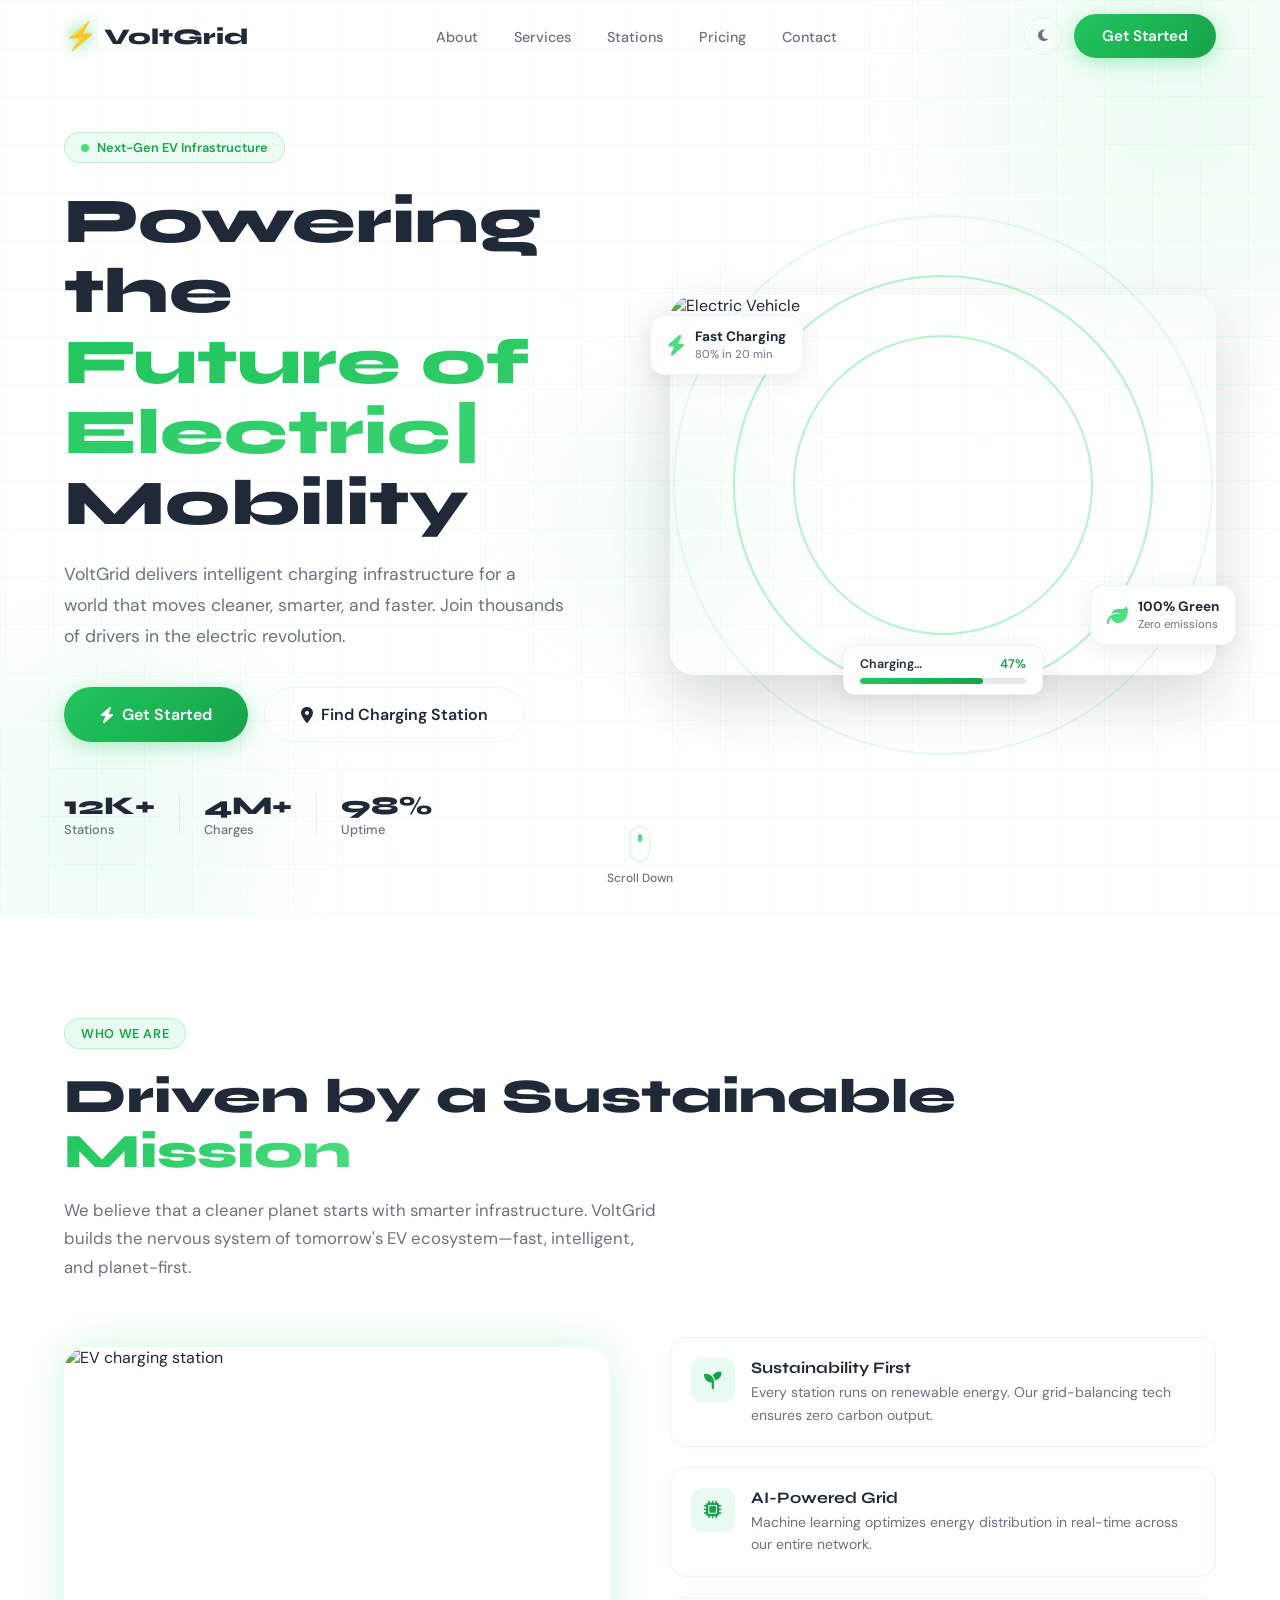
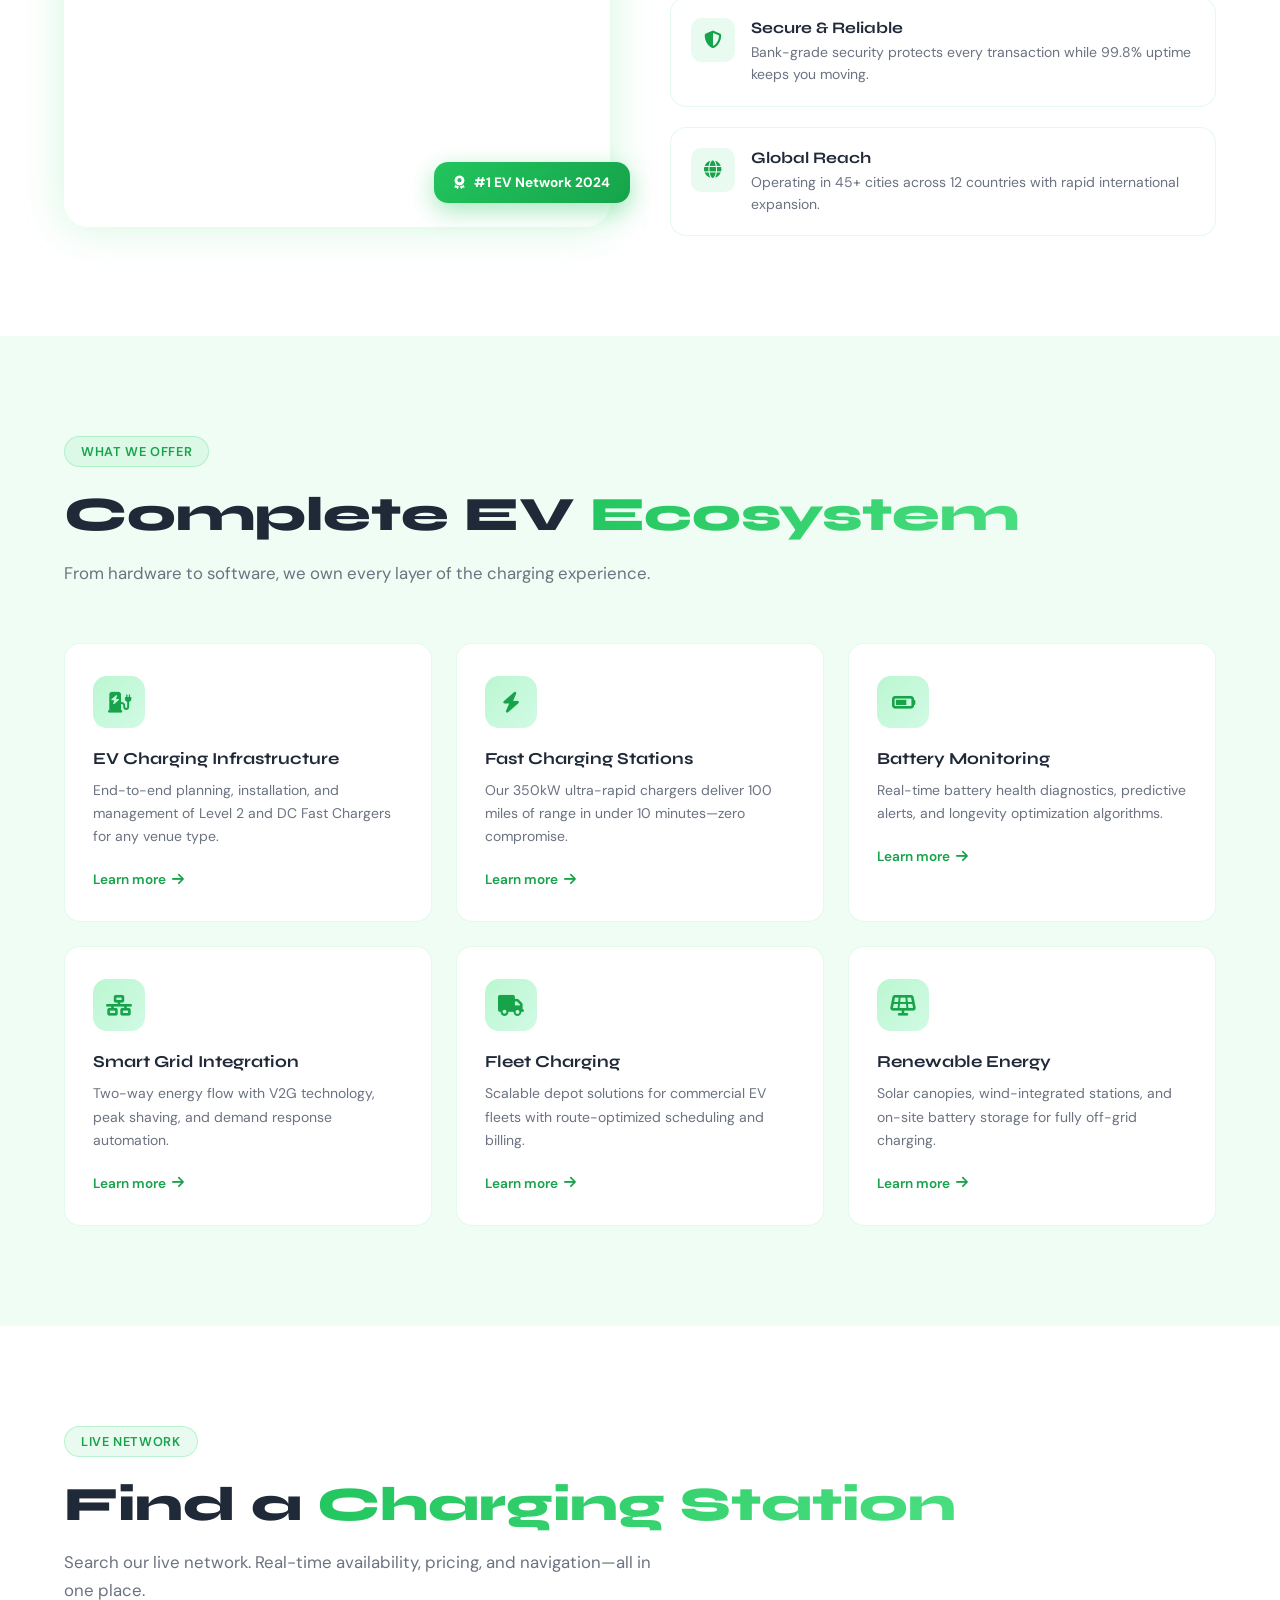
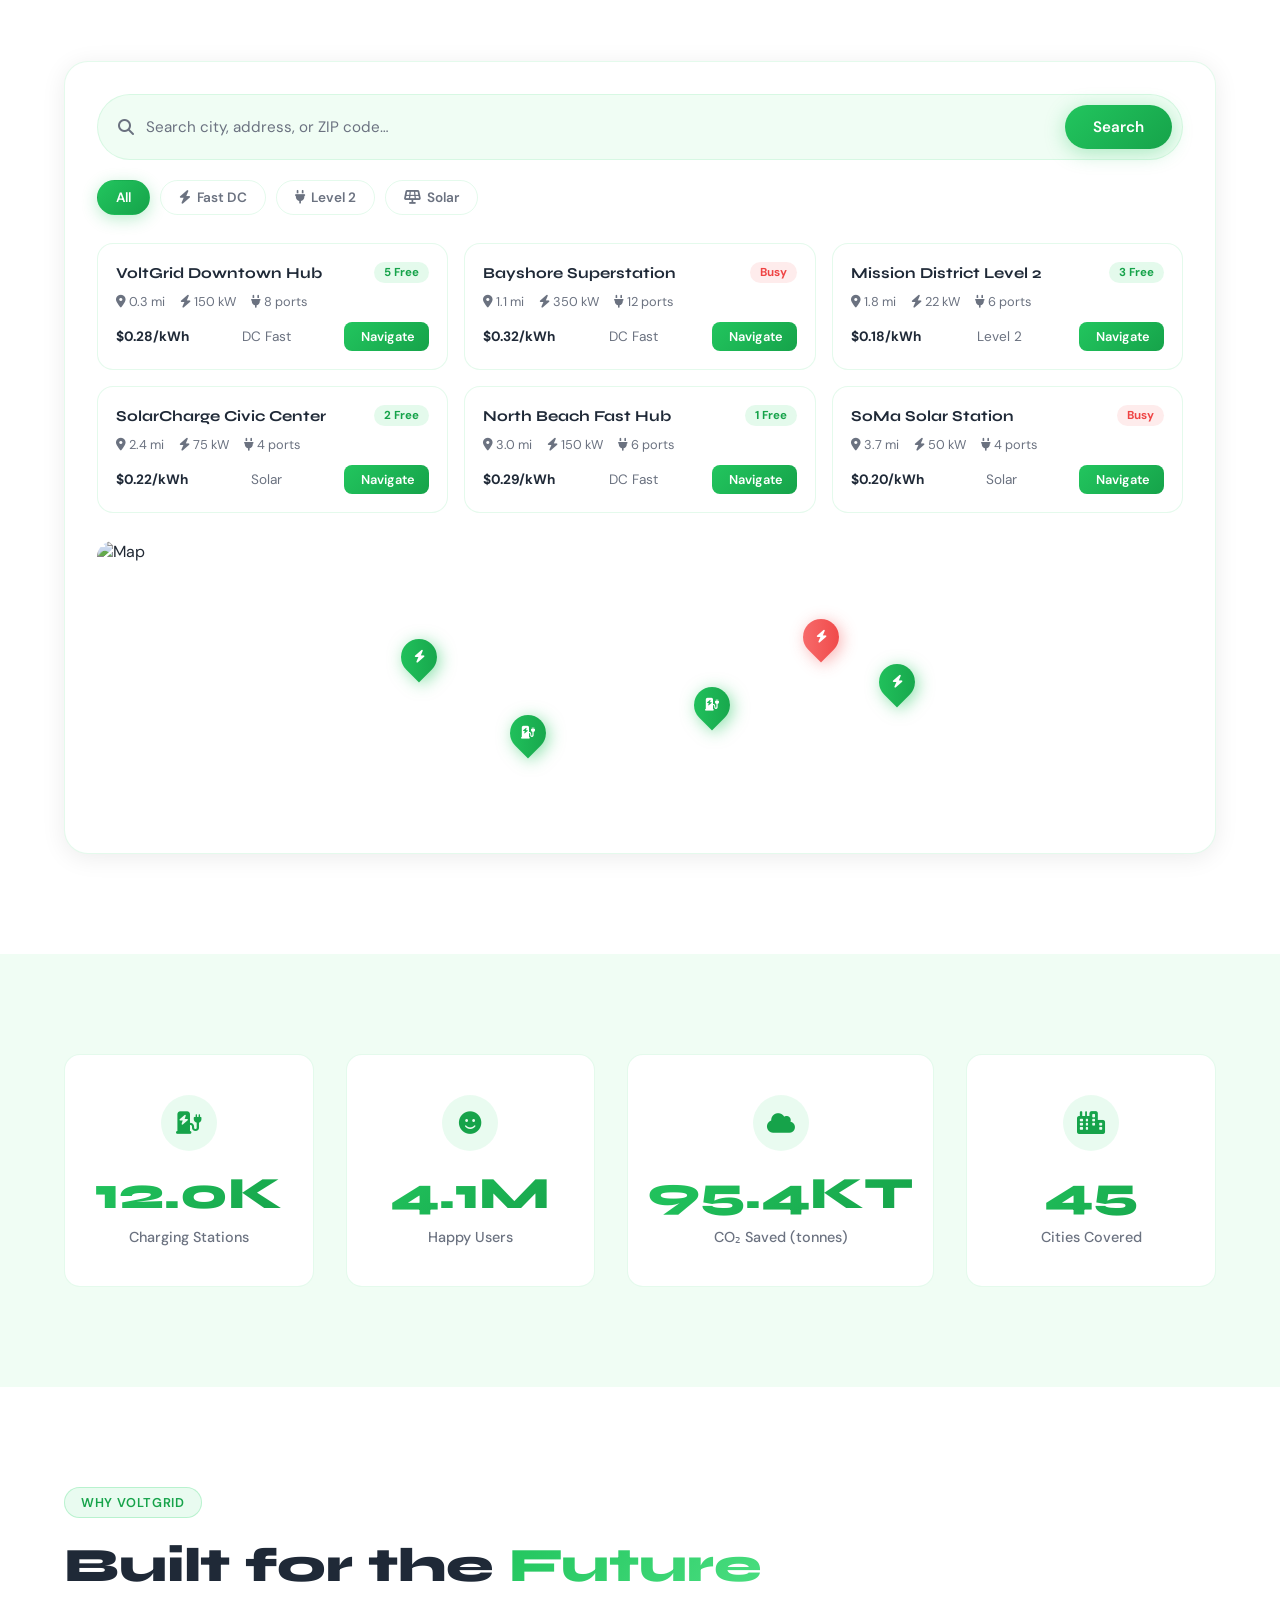
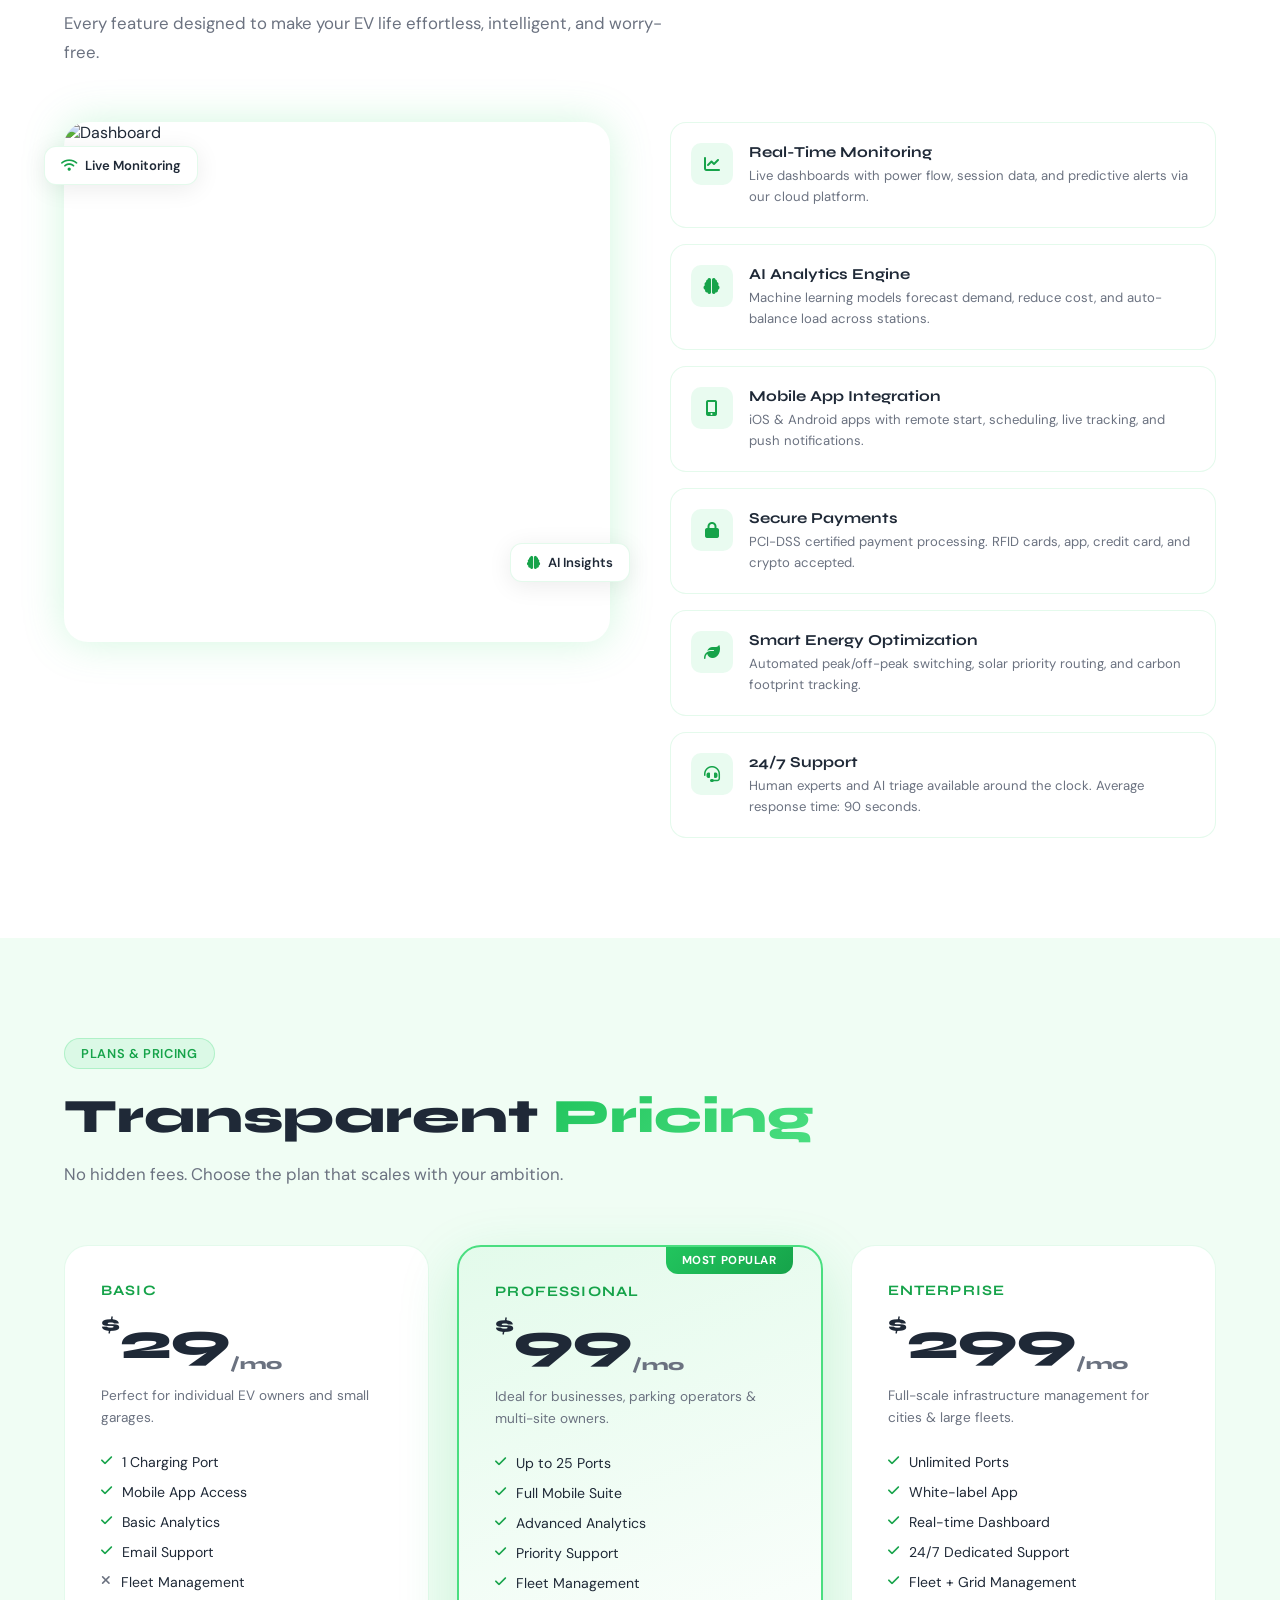
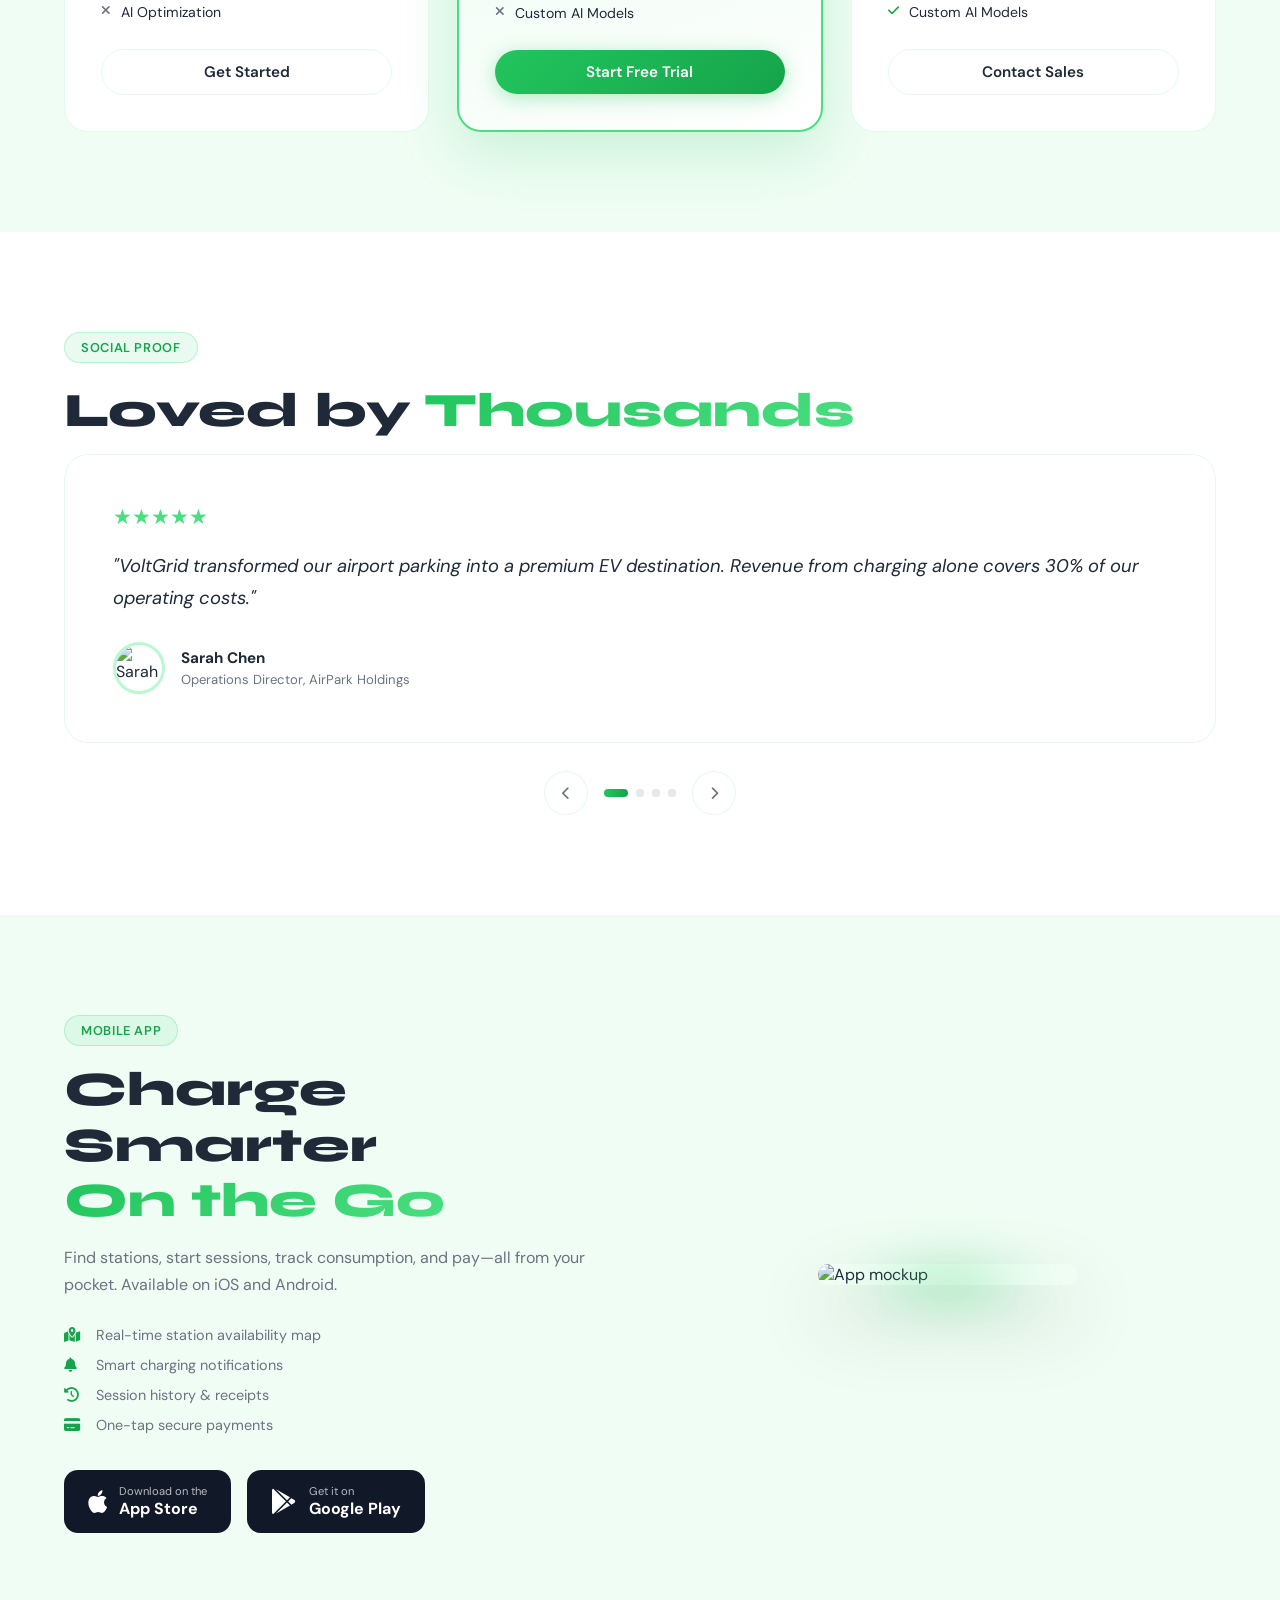
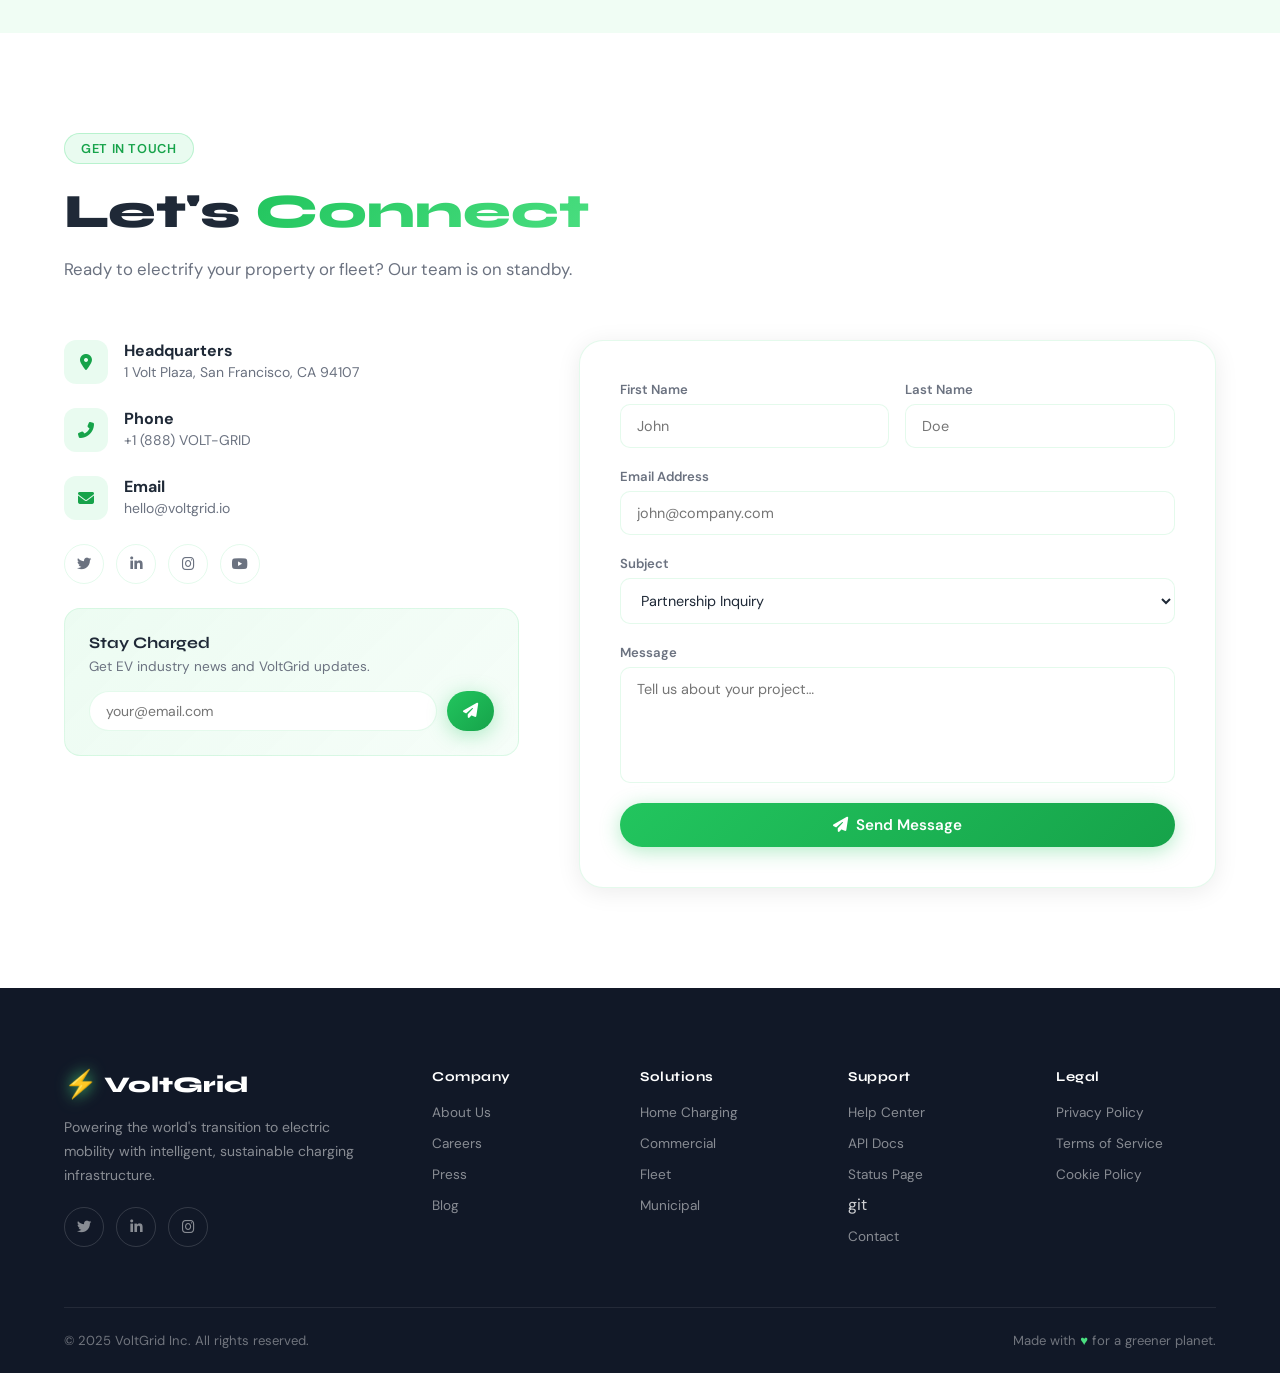
==== ev-website/index.html @ 31dc28e7 "ev-website" ====
<!DOCTYPE html>
<html lang="en">
<head>
  <meta charset="UTF-8" />
  <meta name="viewport" content="width=device-width, initial-scale=1.0" />
  <title>VoltGrid — Powering Electric Mobility</title>
  <link rel="stylesheet" href="css/style.css" />
  <link rel="stylesheet" href="css/animations.css" />
  <link rel="preconnect" href="https://fonts.googleapis.com" />
  <link href="https://fonts.googleapis.com/css2?family=Syne:wght@400;500;600;700;800&family=DM+Sans:ital,wght@0,300;0,400;0,500;1,300&display=swap" rel="stylesheet" />
  <link rel="stylesheet" href="https://cdnjs.cloudflare.com/ajax/libs/font-awesome/6.5.0/css/all.min.css" />
</head>
<body class="light-mode">

  <!-- ───────── LOADING SCREEN ───────── -->
  <div id="loader" class="loader">
    <div class="loader-inner">
      <div class="loader-logo">
        <span class="logo-bolt">⚡</span>
        <span>VoltGrid</span>
      </div>
      <div class="loader-bar"><div class="loader-fill"></div></div>
      <p class="loader-text">Charging up experience…</p>
    </div>
  </div>

  <!-- ───────── NAVBAR ───────── -->
  <nav id="navbar" class="navbar">
    <div class="nav-container">
      <a href="#home" class="nav-logo">
        <span class="logo-icon">⚡</span>VoltGrid
      </a>
      <ul class="nav-links" id="navLinks">
        <li><a href="#about">About</a></li>
        <li><a href="#services">Services</a></li>
        <li><a href="#stations">Stations</a></li>
        <li><a href="#pricing">Pricing</a></li>
        <li><a href="#contact">Contact</a></li>
      </ul>
      <div class="nav-actions">
        <button id="themeToggle" class="theme-btn" title="Toggle Dark Mode">
          <i class="fas fa-moon"></i>
        </button>
        <a href="#pricing" class="btn-primary nav-cta">Get Started</a>
        <button class="hamburger" id="hamburger" aria-label="Menu">
          <span></span><span></span><span></span>
        </button>
      </div>
    </div>
  </nav>

  <!-- ───────── HERO ───────── -->
  <section id="home" class="hero">
    <div class="hero-bg">
      <div class="hero-orb orb-1"></div>
      <div class="hero-orb orb-2"></div>
      <div class="hero-orb orb-3"></div>
      <div class="grid-overlay"></div>
    </div>
    <div class="hero-container">
      <div class="hero-content">
        <div class="hero-badge reveal-up">
          <span class="badge-dot"></span>
          <span>Next-Gen EV Infrastructure</span>
        </div>
        <h1 class="hero-title reveal-up">
          Powering the<br/>
          <span class="gradient-text typewriter" id="typewriter">Future of Electric</span><br/>
          Mobility
        </h1>
        <p class="hero-sub reveal-up">
          VoltGrid delivers intelligent charging infrastructure for a world that moves cleaner, smarter, and faster. Join thousands of drivers in the electric revolution.
        </p>
        <div class="hero-actions reveal-up">
          <a href="#pricing" class="btn-primary btn-lg">
            <i class="fas fa-bolt"></i> Get Started
          </a>
          <a href="#stations" class="btn-outline btn-lg">
            <i class="fas fa-map-marker-alt"></i> Find Charging Station
          </a>
        </div>
        <div class="hero-stats reveal-up">
          <div class="hstat"><span class="hstat-num">12K+</span><span class="hstat-lbl">Stations</span></div>
          <div class="hstat-sep"></div>
          <div class="hstat"><span class="hstat-num">4M+</span><span class="hstat-lbl">Charges</span></div>
          <div class="hstat-sep"></div>
          <div class="hstat"><span class="hstat-num">98%</span><span class="hstat-lbl">Uptime</span></div>
        </div>
      </div>
      <div class="hero-visual reveal-right">
        <div class="car-scene">
          <img
            src="https://images.unsplash.com/photo-1593941707882-a5bba14938c7?w=700&auto=format&fit=crop"
            alt="Electric Vehicle"
            class="hero-car-img"
          />
          <div class="charge-ring ring-1"></div>
          <div class="charge-ring ring-2"></div>
          <div class="charge-ring ring-3"></div>
          <div class="floating-card card-a">
            <i class="fas fa-bolt"></i>
            <div>
              <strong>Fast Charging</strong>
              <small>80% in 20 min</small>
            </div>
          </div>
          <div class="floating-card card-b">
            <i class="fas fa-leaf"></i>
            <div>
              <strong>100% Green</strong>
              <small>Zero emissions</small>
            </div>
          </div>
          <div class="charge-bar-widget">
            <div class="cbw-label"><span>Charging…</span><span class="cbw-pct">74%</span></div>
            <div class="cbw-track"><div class="cbw-fill" id="heroChargeFill"></div></div>
          </div>
        </div>
      </div>
    </div>
    <div class="scroll-indicator">
      <div class="scroll-mouse"><div class="scroll-dot"></div></div>
      <span>Scroll Down</span>
    </div>
  </section>

  <!-- ───────── ABOUT ───────── -->
  <section id="about" class="about section-pad">
    <div class="container">
      <div class="section-tag reveal-up">Who We Are</div>
      <h2 class="section-title reveal-up">Driven by a Sustainable<br/><span class="gradient-text">Mission</span></h2>
      <p class="section-sub reveal-up">
        We believe that a cleaner planet starts with smarter infrastructure. VoltGrid builds the nervous system of tomorrow's EV ecosystem—fast, intelligent, and planet-first.
      </p>
      <div class="about-grid">
        <div class="about-img-col reveal-left">
          <div class="about-img-wrap">
            <img src="https://images.unsplash.com/photo-1558618666-fcd25c85cd64?w=600&auto=format&fit=crop" alt="EV charging station" />
            <div class="about-img-badge">
              <i class="fas fa-award"></i>
              <span>#1 EV Network 2024</span>
            </div>
          </div>
        </div>
        <div class="about-text-col reveal-right">
          <div class="about-cards">
            <div class="about-card">
              <div class="ac-icon"><i class="fas fa-seedling"></i></div>
              <div>
                <h4>Sustainability First</h4>
                <p>Every station runs on renewable energy. Our grid-balancing tech ensures zero carbon output.</p>
              </div>
            </div>
            <div class="about-card">
              <div class="ac-icon"><i class="fas fa-microchip"></i></div>
              <div>
                <h4>AI-Powered Grid</h4>
                <p>Machine learning optimizes energy distribution in real-time across our entire network.</p>
              </div>
            </div>
            <div class="about-card">
              <div class="ac-icon"><i class="fas fa-shield-alt"></i></div>
              <div>
                <h4>Secure & Reliable</h4>
                <p>Bank-grade security protects every transaction while 99.8% uptime keeps you moving.</p>
              </div>
            </div>
            <div class="about-card">
              <div class="ac-icon"><i class="fas fa-globe"></i></div>
              <div>
                <h4>Global Reach</h4>
                <p>Operating in 45+ cities across 12 countries with rapid international expansion.</p>
              </div>
            </div>
          </div>
        </div>
      </div>
    </div>
  </section>

  <!-- ───────── SERVICES ───────── -->
  <section id="services" class="services section-pad alt-bg">
    <div class="container">
      <div class="section-tag reveal-up">What We Offer</div>
      <h2 class="section-title reveal-up">Complete EV <span class="gradient-text">Ecosystem</span></h2>
      <p class="section-sub reveal-up">From hardware to software, we own every layer of the charging experience.</p>
      <div class="services-grid">

        <div class="service-card reveal-up" style="--delay:0s">
          <div class="sc-icon-wrap">
            <i class="fas fa-charging-station"></i>
          </div>
          <h3>EV Charging Infrastructure</h3>
          <p>End-to-end planning, installation, and management of Level 2 and DC Fast Chargers for any venue type.</p>
          <a href="#" class="sc-link">Learn more <i class="fas fa-arrow-right"></i></a>
          <div class="sc-glow"></div>
        </div>

        <div class="service-card reveal-up" style="--delay:.08s">
          <div class="sc-icon-wrap">
            <i class="fas fa-bolt"></i>
          </div>
          <h3>Fast Charging Stations</h3>
          <p>Our 350kW ultra-rapid chargers deliver 100 miles of range in under 10 minutes—zero compromise.</p>
          <a href="#" class="sc-link">Learn more <i class="fas fa-arrow-right"></i></a>
          <div class="sc-glow"></div>
        </div>

        <div class="service-card reveal-up" style="--delay:.16s">
          <div class="sc-icon-wrap">
            <i class="fas fa-battery-three-quarters"></i>
          </div>
          <h3>Battery Monitoring</h3>
          <p>Real-time battery health diagnostics, predictive alerts, and longevity optimization algorithms.</p>
          <a href="#" class="sc-link">Learn more <i class="fas fa-arrow-right"></i></a>
          <div class="sc-glow"></div>
        </div>

        <div class="service-card reveal-up" style="--delay:.24s">
          <div class="sc-icon-wrap">
            <i class="fas fa-network-wired"></i>
          </div>
          <h3>Smart Grid Integration</h3>
          <p>Two-way energy flow with V2G technology, peak shaving, and demand response automation.</p>
          <a href="#" class="sc-link">Learn more <i class="fas fa-arrow-right"></i></a>
          <div class="sc-glow"></div>
        </div>

        <div class="service-card reveal-up" style="--delay:.32s">
          <div class="sc-icon-wrap">
            <i class="fas fa-truck"></i>
          </div>
          <h3>Fleet Charging</h3>
          <p>Scalable depot solutions for commercial EV fleets with route-optimized scheduling and billing.</p>
          <a href="#" class="sc-link">Learn more <i class="fas fa-arrow-right"></i></a>
          <div class="sc-glow"></div>
        </div>

        <div class="service-card reveal-up" style="--delay:.40s">
          <div class="sc-icon-wrap">
            <i class="fas fa-solar-panel"></i>
          </div>
          <h3>Renewable Energy</h3>
          <p>Solar canopies, wind-integrated stations, and on-site battery storage for fully off-grid charging.</p>
          <a href="#" class="sc-link">Learn more <i class="fas fa-arrow-right"></i></a>
          <div class="sc-glow"></div>
        </div>

      </div>
    </div>
  </section>

  <!-- ───────── CHARGING STATION SEARCH ───────── -->
  <section id="stations" class="stations section-pad">
    <div class="container">
      <div class="section-tag reveal-up">Live Network</div>
      <h2 class="section-title reveal-up">Find a <span class="gradient-text">Charging Station</span></h2>
      <p class="section-sub reveal-up">Search our live network. Real-time availability, pricing, and navigation—all in one place.</p>

      <div class="station-dashboard reveal-up">
        <div class="station-search-bar">
          <i class="fas fa-search"></i>
          <input type="text" placeholder="Search city, address, or ZIP code…" id="stationSearch" />
          <button class="btn-primary" onclick="searchStations()">Search</button>
        </div>
        <div class="station-filters">
          <button class="filter-btn active" onclick="filterStation(this,'all')">All</button>
          <button class="filter-btn" onclick="filterStation(this,'fast')"><i class="fas fa-bolt"></i> Fast DC</button>
          <button class="filter-btn" onclick="filterStation(this,'level2')"><i class="fas fa-plug"></i> Level 2</button>
          <button class="filter-btn" onclick="filterStation(this,'solar')"><i class="fas fa-solar-panel"></i> Solar</button>
        </div>

        <div class="station-list" id="stationList">
          <!-- injected by JS -->
        </div>

        <div class="station-map-placeholder">
          <img src="https://images.unsplash.com/photo-1524661135-423995f22d0b?w=1200&auto=format&fit=crop" alt="Map" />
          <div class="map-pin-overlay">
            <div class="map-pin pin-active" style="top:35%;left:28%"><i class="fas fa-bolt"></i></div>
            <div class="map-pin" style="top:52%;left:55%"><i class="fas fa-charging-station"></i></div>
            <div class="map-pin pin-busy" style="top:28%;left:65%"><i class="fas fa-bolt"></i></div>
            <div class="map-pin" style="top:62%;left:38%"><i class="fas fa-charging-station"></i></div>
            <div class="map-pin pin-active" style="top:44%;left:72%"><i class="fas fa-bolt"></i></div>
          </div>
        </div>
      </div>
    </div>
  </section>

  <!-- ───────── STATISTICS ───────── -->
  <section class="stats section-pad alt-bg">
    <div class="container">
      <div class="stats-grid">
        <div class="stat-item reveal-up">
          <div class="stat-icon"><i class="fas fa-charging-station"></i></div>
          <div class="stat-num" data-target="12450">0</div>
          <div class="stat-label">Charging Stations</div>
        </div>
        <div class="stat-item reveal-up" style="--delay:.1s">
          <div class="stat-icon"><i class="fas fa-smile"></i></div>
          <div class="stat-num" data-target="4200000">0</div>
          <div class="stat-label">Happy Users</div>
        </div>
        <div class="stat-item reveal-up" style="--delay:.2s">
          <div class="stat-icon"><i class="fas fa-cloud"></i></div>
          <div class="stat-num" data-target="98700" data-suffix="T">0</div>
          <div class="stat-label">CO₂ Saved (tonnes)</div>
        </div>
        <div class="stat-item reveal-up" style="--delay:.3s">
          <div class="stat-icon"><i class="fas fa-city"></i></div>
          <div class="stat-num" data-target="47">0</div>
          <div class="stat-label">Cities Covered</div>
        </div>
      </div>
    </div>
  </section>

  <!-- ───────── FEATURES ───────── -->
  <section id="features" class="features section-pad">
    <div class="container">
      <div class="section-tag reveal-up">Why VoltGrid</div>
      <h2 class="section-title reveal-up">Built for the <span class="gradient-text">Future</span></h2>
      <p class="section-sub reveal-up">Every feature designed to make your EV life effortless, intelligent, and worry-free.</p>

      <div class="features-layout">
        <div class="features-img reveal-left">
          <img src="https://images.unsplash.com/photo-1617788138017-80ad40651399?w=600&auto=format&fit=crop" alt="Dashboard" />
          <div class="feat-badge feat-badge-1"><i class="fas fa-wifi"></i> Live Monitoring</div>
          <div class="feat-badge feat-badge-2"><i class="fas fa-brain"></i> AI Insights</div>
        </div>
        <div class="features-cards reveal-right">
          <div class="feat-card">
            <div class="fc-icon"><i class="fas fa-chart-line"></i></div>
            <div class="fc-text">
              <h4>Real-Time Monitoring</h4>
              <p>Live dashboards with power flow, session data, and predictive alerts via our cloud platform.</p>
            </div>
          </div>
          <div class="feat-card">
            <div class="fc-icon"><i class="fas fa-brain"></i></div>
            <div class="fc-text">
              <h4>AI Analytics Engine</h4>
              <p>Machine learning models forecast demand, reduce cost, and auto-balance load across stations.</p>
            </div>
          </div>
          <div class="feat-card">
            <div class="fc-icon"><i class="fas fa-mobile-alt"></i></div>
            <div class="fc-text">
              <h4>Mobile App Integration</h4>
              <p>iOS & Android apps with remote start, scheduling, live tracking, and push notifications.</p>
            </div>
          </div>
          <div class="feat-card">
            <div class="fc-icon"><i class="fas fa-lock"></i></div>
            <div class="fc-text">
              <h4>Secure Payments</h4>
              <p>PCI-DSS certified payment processing. RFID cards, app, credit card, and crypto accepted.</p>
            </div>
          </div>
          <div class="feat-card">
            <div class="fc-icon"><i class="fas fa-leaf"></i></div>
            <div class="fc-text">
              <h4>Smart Energy Optimization</h4>
              <p>Automated peak/off-peak switching, solar priority routing, and carbon footprint tracking.</p>
            </div>
          </div>
          <div class="feat-card">
            <div class="fc-icon"><i class="fas fa-headset"></i></div>
            <div class="fc-text">
              <h4>24/7 Support</h4>
              <p>Human experts and AI triage available around the clock. Average response time: 90 seconds.</p>
            </div>
          </div>
        </div>
      </div>
    </div>
  </section>

  <!-- ───────── PRICING ───────── -->
  <section id="pricing" class="pricing section-pad alt-bg">
    <div class="container">
      <div class="section-tag reveal-up">Plans & Pricing</div>
      <h2 class="section-title reveal-up">Transparent <span class="gradient-text">Pricing</span></h2>
      <p class="section-sub reveal-up">No hidden fees. Choose the plan that scales with your ambition.</p>

      <div class="pricing-grid">
        <div class="price-card reveal-up" style="--delay:0s">
          <div class="pc-tier">Basic</div>
          <div class="pc-price"><sup>$</sup>29<sub>/mo</sub></div>
          <p class="pc-desc">Perfect for individual EV owners and small garages.</p>
          <ul class="pc-features">
            <li><i class="fas fa-check"></i> 1 Charging Port</li>
            <li><i class="fas fa-check"></i> Mobile App Access</li>
            <li><i class="fas fa-check"></i> Basic Analytics</li>
            <li><i class="fas fa-check"></i> Email Support</li>
            <li class="pc-dim"><i class="fas fa-times"></i> Fleet Management</li>
            <li class="pc-dim"><i class="fas fa-times"></i> AI Optimization</li>
          </ul>
          <a href="#" class="btn-outline btn-block">Get Started</a>
        </div>

        <div class="price-card price-featured reveal-up" style="--delay:.1s">
          <div class="pc-badge">Most Popular</div>
          <div class="pc-tier">Professional</div>
          <div class="pc-price"><sup>$</sup>99<sub>/mo</sub></div>
          <p class="pc-desc">Ideal for businesses, parking operators & multi-site owners.</p>
          <ul class="pc-features">
            <li><i class="fas fa-check"></i> Up to 25 Ports</li>
            <li><i class="fas fa-check"></i> Full Mobile Suite</li>
            <li><i class="fas fa-check"></i> Advanced Analytics</li>
            <li><i class="fas fa-check"></i> Priority Support</li>
            <li><i class="fas fa-check"></i> Fleet Management</li>
            <li class="pc-dim"><i class="fas fa-times"></i> Custom AI Models</li>
          </ul>
          <a href="#" class="btn-primary btn-block">Start Free Trial</a>
        </div>

        <div class="price-card reveal-up" style="--delay:.2s">
          <div class="pc-tier">Enterprise</div>
          <div class="pc-price"><sup>$</sup>299<sub>/mo</sub></div>
          <p class="pc-desc">Full-scale infrastructure management for cities & large fleets.</p>
          <ul class="pc-features">
            <li><i class="fas fa-check"></i> Unlimited Ports</li>
            <li><i class="fas fa-check"></i> White-label App</li>
            <li><i class="fas fa-check"></i> Real-time Dashboard</li>
            <li><i class="fas fa-check"></i> 24/7 Dedicated Support</li>
            <li><i class="fas fa-check"></i> Fleet + Grid Management</li>
            <li><i class="fas fa-check"></i> Custom AI Models</li>
          </ul>
          <a href="#" class="btn-outline btn-block">Contact Sales</a>
        </div>
      </div>
    </div>
  </section>

  <!-- ───────── TESTIMONIALS ───────── -->
  <section class="testimonials section-pad">
    <div class="container">
      <div class="section-tag reveal-up">Social Proof</div>
      <h2 class="section-title reveal-up">Loved by <span class="gradient-text">Thousands</span></h2>
      <div class="testimonial-slider reveal-up">
        <div class="ts-track" id="tsTrack">

          <div class="ts-card">
            <div class="ts-stars">★★★★★</div>
            <p>"VoltGrid transformed our airport parking into a premium EV destination. Revenue from charging alone covers 30% of our operating costs."</p>
            <div class="ts-author">
              <img src="https://images.unsplash.com/photo-1494790108377-be9c29b29330?w=80&h=80&auto=format&fit=crop&crop=face" alt="Sarah" />
              <div>
                <strong>Sarah Chen</strong>
                <small>Operations Director, AirPark Holdings</small>
              </div>
            </div>
          </div>

          <div class="ts-card">
            <div class="ts-stars">★★★★★</div>
            <p>"The AI load-balancing cut our electricity bill by 22% in the first month. The ROI was almost immediate. Absolutely recommend VoltGrid."</p>
            <div class="ts-author">
              <img src="https://images.unsplash.com/photo-1507003211169-0a1dd7228f2d?w=80&h=80&auto=format&fit=crop&crop=face" alt="Marcus" />
              <div>
                <strong>Marcus Webb</strong>
                <small>Fleet Manager, GreenRoute Logistics</small>
              </div>
            </div>
          </div>

          <div class="ts-card">
            <div class="ts-stars">★★★★★</div>
            <p>"Seamless installation, beautiful hardware, and the app is genuinely a joy to use. This is what the EV future should feel like."</p>
            <div class="ts-author">
              <img src="https://images.unsplash.com/photo-1472099645785-5658abf4ff4e?w=80&h=80&auto=format&fit=crop&crop=face" alt="Daniel" />
              <div>
                <strong>Daniel Okafor</strong>
                <small>Homeowner & Tesla Model 3 driver</small>
              </div>
            </div>
          </div>

          <div class="ts-card">
            <div class="ts-stars">★★★★★</div>
            <p>"We deployed 60 stations across three shopping centres in under 8 weeks. The VoltGrid team was exceptional from day one."</p>
            <div class="ts-author">
              <img src="https://images.unsplash.com/photo-1438761681033-6461ffad8d80?w=80&h=80&auto=format&fit=crop&crop=face" alt="Priya" />
              <div>
                <strong>Priya Nair</strong>
                <small>CEO, NexusMall Group</small>
              </div>
            </div>
          </div>

        </div>
        <div class="ts-controls">
          <button class="ts-btn" id="tsPrev"><i class="fas fa-chevron-left"></i></button>
          <div class="ts-dots" id="tsDots"></div>
          <button class="ts-btn" id="tsNext"><i class="fas fa-chevron-right"></i></button>
        </div>
      </div>
    </div>
  </section>

  <!-- ───────── APP DOWNLOAD ───────── -->
  <section class="app-section section-pad alt-bg">
    <div class="container">
      <div class="app-layout">
        <div class="app-content reveal-left">
          <div class="section-tag">Mobile App</div>
          <h2 class="section-title">Charge Smarter<br/><span class="gradient-text">On the Go</span></h2>
          <p>Find stations, start sessions, track consumption, and pay—all from your pocket. Available on iOS and Android.</p>
          <div class="app-features-list">
            <div><i class="fas fa-map-marked-alt"></i> Real-time station availability map</div>
            <div><i class="fas fa-bell"></i> Smart charging notifications</div>
            <div><i class="fas fa-history"></i> Session history & receipts</div>
            <div><i class="fas fa-credit-card"></i> One-tap secure payments</div>
          </div>
          <div class="app-btns">
            <a href="#" class="app-store-btn">
              <i class="fab fa-apple"></i>
              <div><small>Download on the</small><strong>App Store</strong></div>
            </a>
            <a href="#" class="app-store-btn">
              <i class="fab fa-google-play"></i>
              <div><small>Get it on</small><strong>Google Play</strong></div>
            </a>
          </div>
        </div>
        <div class="app-mockup reveal-right">
          <div class="phone-wrap">
            <img src="https://images.unsplash.com/photo-1555774698-0b77e0d5fac6?w=300&auto=format&fit=crop" alt="App mockup" class="phone-img" />
            <div class="phone-glow"></div>
          </div>
        </div>
      </div>
    </div>
  </section>

  <!-- ───────── CONTACT ───────── -->
  <section id="contact" class="contact section-pad">
    <div class="container">
      <div class="section-tag reveal-up">Get In Touch</div>
      <h2 class="section-title reveal-up">Let's <span class="gradient-text">Connect</span></h2>
      <p class="section-sub reveal-up">Ready to electrify your property or fleet? Our team is on standby.</p>

      <div class="contact-layout">
        <div class="contact-info reveal-left">
          <div class="ci-item">
            <div class="ci-icon"><i class="fas fa-map-marker-alt"></i></div>
            <div>
              <strong>Headquarters</strong>
              <p>1 Volt Plaza, San Francisco, CA 94107</p>
            </div>
          </div>
          <div class="ci-item">
            <div class="ci-icon"><i class="fas fa-phone-alt"></i></div>
            <div>
              <strong>Phone</strong>
              <p>+1 (888) VOLT-GRID</p>
            </div>
          </div>
          <div class="ci-item">
            <div class="ci-icon"><i class="fas fa-envelope"></i></div>
            <div>
              <strong>Email</strong>
              <p>hello@voltgrid.io</p>
            </div>
          </div>
          <div class="social-links">
            <a href="#"><i class="fab fa-twitter"></i></a>
            <a href="#"><i class="fab fa-linkedin-in"></i></a>
            <a href="#"><i class="fab fa-instagram"></i></a>
            <a href="#"><i class="fab fa-youtube"></i></a>
          </div>
          <div class="newsletter-box">
            <h4>Stay Charged</h4>
            <p>Get EV industry news and VoltGrid updates.</p>
            <div class="newsletter-form">
              <input type="email" placeholder="your@email.com" />
              <button class="btn-primary"><i class="fas fa-paper-plane"></i></button>
            </div>
          </div>
        </div>

        <div class="contact-form-wrap reveal-right">
          <form class="contact-form" onsubmit="submitForm(event)">
            <div class="form-row">
              <div class="form-group">
                <label>First Name</label>
                <input type="text" placeholder="John" required />
              </div>
              <div class="form-group">
                <label>Last Name</label>
                <input type="text" placeholder="Doe" required />
              </div>
            </div>
            <div class="form-group">
              <label>Email Address</label>
              <input type="email" placeholder="john@company.com" required />
            </div>
            <div class="form-group">
              <label>Subject</label>
              <select>
                <option>Partnership Inquiry</option>
                <option>Technical Support</option>
                <option>Sales</option>
                <option>Press</option>
              </select>
            </div>
            <div class="form-group">
              <label>Message</label>
              <textarea rows="5" placeholder="Tell us about your project…" required></textarea>
            </div>
            <button type="submit" class="btn-primary btn-block">
              <i class="fas fa-paper-plane"></i> Send Message
            </button>
          </form>
        </div>
      </div>
    </div>
  </section>

  <!-- ───────── FOOTER ───────── -->
  <footer class="footer">
    <div class="container">
      <div class="footer-grid">
        <div class="footer-brand">
          <div class="nav-logo"><span class="logo-icon">⚡</span>VoltGrid</div>
          <p>Powering the world's transition to electric mobility with intelligent, sustainable charging infrastructure.</p>
          <div class="social-links">
            <a href="#"><i class="fab fa-twitter"></i></a>
            <a href="#"><i class="fab fa-linkedin-in"></i></a>
            <a href="#"><i class="fab fa-instagram"></i></a>
          </div>
        </div>
        <div class="footer-col">
          <h5>Company</h5>
          <ul>
            <li><a href="#">About Us</a></li>
            <li><a href="#">Careers</a></li>
            <li><a href="#">Press</a></li>
            <li><a href="#">Blog</a></li>
          </ul>
        </div>
        <div class="footer-col">
          <h5>Solutions</h5>
          <ul>
            <li><a href="#">Home Charging</a></li>
            <li><a href="#">Commercial</a></li>
            <li><a href="#">Fleet</a></li>
            <li><a href="#">Municipal</a></li>
          </ul>
        </div>
        <div class="footer-col">
          <h5>Support</h5>
          <ul>
            <li><a href="#">Help Center</a></li>
            <li><a href="#">API Docs</a></li>
            <li><a href="#">Status Page</a></li>git 
            <li><a href="#">Contact</a></li>
          </ul>
        </div>
        <div class="footer-col">
          <h5>Legal</h5>
          <ul>
            <li><a href="#">Privacy Policy</a></li>
            <li><a href="#">Terms of Service</a></li>
            <li><a href="#">Cookie Policy</a></li>
          </ul>
        </div>
      </div>
      <div class="footer-bottom">
        <p>© 2025 VoltGrid Inc. All rights reserved.</p>
        <p>Made with <span class="green">♥</span> for a greener planet.</p>
      </div>
    </div>
  </footer>

  <!-- Back to top -->
  <button class="back-to-top" id="backToTop" onclick="window.scrollTo({top:0,behavior:'smooth'})">
    <i class="fas fa-arrow-up"></i>
  </button>

  <script src="js/main.js"></script>
  <script src="js/animations.js"></script>
  <script src="js/stations.js"></script>
</body>
</html>
---- ev-website/css/style.css ----
/* ═══════════════════════════════════════════
   VoltGrid — Main Stylesheet
   ═══════════════════════════════════════════ */

/* ── CSS Variables ── */
:root {
  --green:        #4ADE80;
  --green-neon:   #22C55E;
  --green-dark:   #16A34A;
  --green-soft:   #BBF7D0;
  --green-bg:     #F0FDF4;
  --white:        #FFFFFF;
  --dark:         #111827;
  --dark-2:       #1F2937;
  --gray:         #6B7280;
  --gray-light:   #E5E7EB;
  --text:         #1F2937;
  --text-soft:    #6B7280;
  --bg:           #FFFFFF;
  --bg-alt:       #F0FDF4;
  --card-bg:      #FFFFFF;
  --card-border:  rgba(74, 222, 128, 0.15);
  --shadow:       0 4px 24px rgba(0,0,0,.08);
  --shadow-green: 0 0 40px rgba(74,222,128,.25);
  --radius:       16px;
  --radius-sm:    8px;
  --font-head:    'Syne', sans-serif;
  --font-body:    'DM Sans', sans-serif;
  --nav-h:        72px;
  --transition:   .35s cubic-bezier(.4,0,.2,1);
}

/* ── Dark Mode ── */
body.dark-mode {
  --bg:           #0B1120;
  --bg-alt:       #0F172A;
  --card-bg:      #1E293B;
  --card-border:  rgba(74,222,128,.2);
  --text:         #F1F5F9;
  --text-soft:    #94A3B8;
  --gray-light:   #334155;
  --shadow:       0 4px 24px rgba(0,0,0,.4);
}

/* ── Reset ── */
*, *::before, *::after { box-sizing: border-box; margin: 0; padding: 0; }
html { scroll-behavior: smooth; }
body {
  font-family: var(--font-body);
  background: var(--bg);
  color: var(--text);
  transition: background var(--transition), color var(--transition);
  overflow-x: hidden;
}
a { text-decoration: none; color: inherit; }
ul { list-style: none; }
img { max-width: 100%; display: block; }
input, select, textarea, button { font-family: inherit; }

/* ── Helpers ── */
.container { max-width: 1200px; margin: 0 auto; padding: 0 24px; }
.section-pad { padding: 100px 0; }
.alt-bg { background: var(--bg-alt); }
.gradient-text {
  background: linear-gradient(135deg, var(--green-neon), var(--green));
  -webkit-background-clip: text;
  -webkit-text-fill-color: transparent;
  background-clip: text;
}
.section-tag {
  display: inline-flex;
  align-items: center;
  gap: 8px;
  background: rgba(74,222,128,.12);
  border: 1px solid rgba(74,222,128,.3);
  color: var(--green-dark);
  padding: 6px 16px;
  border-radius: 100px;
  font-size: .8rem;
  font-weight: 600;
  letter-spacing: .05em;
  text-transform: uppercase;
  margin-bottom: 20px;
}
.dark-mode .section-tag { color: var(--green); }
.section-title {
  font-family: var(--font-head);
  font-size: clamp(2rem, 4vw, 3rem);
  font-weight: 800;
  line-height: 1.15;
  margin-bottom: 16px;
  color: var(--text);
}
.section-sub {
  font-size: 1.05rem;
  color: var(--text-soft);
  max-width: 600px;
  line-height: 1.7;
  margin-bottom: 56px;
}

/* ── Buttons ── */
.btn-primary {
  display: inline-flex;
  align-items: center;
  gap: 8px;
  background: linear-gradient(135deg, var(--green-neon), var(--green-dark));
  color: #fff;
  padding: 12px 28px;
  border-radius: 100px;
  font-weight: 600;
  font-size: .95rem;
  border: none;
  cursor: pointer;
  transition: var(--transition);
  box-shadow: 0 4px 20px rgba(34,197,94,.35);
}
.btn-primary:hover {
  transform: translateY(-2px);
  box-shadow: 0 8px 32px rgba(34,197,94,.5);
}
.btn-outline {
  display: inline-flex;
  align-items: center;
  gap: 8px;
  background: transparent;
  color: var(--text);
  padding: 12px 28px;
  border-radius: 100px;
  font-weight: 600;
  font-size: .95rem;
  border: 1.5px solid var(--card-border);
  cursor: pointer;
  transition: var(--transition);
}
.btn-outline:hover {
  border-color: var(--green);
  color: var(--green-dark);
  box-shadow: 0 0 20px rgba(74,222,128,.2);
}
.dark-mode .btn-outline:hover { color: var(--green); }
.btn-lg { padding: 16px 36px; font-size: 1rem; }
.btn-block { width: 100%; justify-content: center; }

/* ══════════════════════════════════════════════
   LOADER
══════════════════════════════════════════════ */
.loader {
  position: fixed; inset: 0;
  background: var(--dark);
  display: flex; align-items: center; justify-content: center;
  z-index: 9999;
  transition: opacity .5s ease, visibility .5s ease;
}
.loader.hidden { opacity: 0; visibility: hidden; }
.loader-inner { text-align: center; }
.loader-logo {
  font-family: var(--font-head);
  font-size: 2.2rem;
  font-weight: 800;
  color: #fff;
  display: flex;
  align-items: center;
  gap: 10px;
  margin-bottom: 32px;
}
.logo-bolt { font-size: 2.5rem; filter: drop-shadow(0 0 16px var(--green)); }
.loader-bar {
  width: 200px;
  height: 4px;
  background: rgba(255,255,255,.15);
  border-radius: 4px;
  overflow: hidden;
  margin: 0 auto 12px;
}
.loader-fill {
  height: 100%;
  background: linear-gradient(90deg, var(--green-neon), var(--green));
  border-radius: 4px;
  animation: loaderFill 1.8s ease forwards;
}
@keyframes loaderFill {
  from { width: 0; }
  to   { width: 100%; }
}
.loader-text { color: rgba(255,255,255,.5); font-size: .9rem; }

/* ══════════════════════════════════════════════
   NAVBAR
══════════════════════════════════════════════ */
.navbar {
  position: fixed; top: 0; left: 0; right: 0;
  z-index: 1000;
  height: var(--nav-h);
  transition: var(--transition);
}
.navbar.scrolled {
  background: rgba(255,255,255,.85);
  backdrop-filter: blur(20px);
  -webkit-backdrop-filter: blur(20px);
  border-bottom: 1px solid var(--card-border);
  box-shadow: var(--shadow);
}
.dark-mode .navbar.scrolled {
  background: rgba(11,17,32,.85);
}
.nav-container {
  max-width: 1200px;
  margin: 0 auto;
  padding: 0 24px;
  height: 100%;
  display: flex;
  align-items: center;
  justify-content: space-between;
  gap: 32px;
}
.nav-logo {
  font-family: var(--font-head);
  font-size: 1.4rem;
  font-weight: 800;
  display: flex;
  align-items: center;
  gap: 6px;
  color: var(--text);
}
.logo-icon { filter: drop-shadow(0 0 8px var(--green)); font-size: 1.2em; }
.nav-links {
  display: flex;
  align-items: center;
  gap: 8px;
  flex: 1;
  justify-content: center;
}
.nav-links a {
  padding: 8px 14px;
  border-radius: 8px;
  font-size: .9rem;
  font-weight: 500;
  color: var(--text-soft);
  transition: var(--transition);
}
.nav-links a:hover { color: var(--green-dark); background: rgba(74,222,128,.1); }
.dark-mode .nav-links a:hover { color: var(--green); }
.nav-actions { display: flex; align-items: center; gap: 12px; }
.theme-btn {
  width: 38px; height: 38px;
  border-radius: 50%;
  border: 1.5px solid var(--card-border);
  background: transparent;
  cursor: pointer;
  display: flex; align-items: center; justify-content: center;
  color: var(--text-soft);
  transition: var(--transition);
}
.theme-btn:hover { border-color: var(--green); color: var(--green-dark); }
.hamburger {
  display: none;
  flex-direction: column; gap: 5px;
  background: none; border: none; cursor: pointer; padding: 4px;
}
.hamburger span {
  display: block; width: 24px; height: 2px;
  background: var(--text); border-radius: 2px;
  transition: var(--transition);
}

/* ══════════════════════════════════════════════
   HERO
══════════════════════════════════════════════ */
.hero {
  min-height: 100vh;
  padding: calc(var(--nav-h) + 60px) 0 80px;
  position: relative;
  overflow: hidden;
  background: var(--bg);
}
.hero-bg {
  position: absolute; inset: 0; pointer-events: none; z-index: 0;
}
.hero-orb {
  position: absolute; border-radius: 50%;
  filter: blur(80px); opacity: .35;
}
.orb-1 {
  width: 600px; height: 600px;
  background: radial-gradient(circle, var(--green-soft), transparent 70%);
  top: -200px; right: -200px;
}
.orb-2 {
  width: 400px; height: 400px;
  background: radial-gradient(circle, #A7F3D0, transparent 70%);
  bottom: -100px; left: -100px;
}
.orb-3 {
  width: 300px; height: 300px;
  background: radial-gradient(circle, var(--green-soft), transparent 70%);
  top: 40%; left: 40%;
}
.dark-mode .hero-orb { opacity: .15; }
.grid-overlay {
  position: absolute; inset: 0;
  background-image:
    linear-gradient(rgba(74,222,128,.06) 1px, transparent 1px),
    linear-gradient(90deg, rgba(74,222,128,.06) 1px, transparent 1px);
  background-size: 48px 48px;
}
.hero-container {
  max-width: 1200px;
  margin: 0 auto;
  padding: 0 24px;
  display: grid;
  grid-template-columns: 1fr 1fr;
  gap: 60px;
  align-items: center;
  position: relative;
  z-index: 1;
}
.hero-badge {
  display: inline-flex;
  align-items: center;
  gap: 8px;
  background: rgba(74,222,128,.1);
  border: 1px solid rgba(74,222,128,.3);
  padding: 6px 16px;
  border-radius: 100px;
  font-size: .8rem;
  font-weight: 600;
  color: var(--green-dark);
  margin-bottom: 24px;
}
.dark-mode .hero-badge { color: var(--green); }
.badge-dot {
  width: 8px; height: 8px;
  border-radius: 50%;
  background: var(--green);
  animation: pulse 2s ease infinite;
}
.hero-title {
  font-family: var(--font-head);
  font-size: clamp(2.4rem, 5vw, 4rem);
  font-weight: 800;
  line-height: 1.1;
  margin-bottom: 20px;
  color: var(--text);
}
.hero-sub {
  font-size: 1.1rem;
  color: var(--text-soft);
  line-height: 1.75;
  margin-bottom: 36px;
  max-width: 500px;
}
.hero-actions { display: flex; gap: 16px; flex-wrap: wrap; margin-bottom: 48px; }
.hero-stats {
  display: flex; align-items: center; gap: 24px;
}
.hstat { display: flex; flex-direction: column; }
.hstat-num { font-family: var(--font-head); font-size: 1.6rem; font-weight: 800; color: var(--text); }
.hstat-lbl { font-size: .8rem; color: var(--text-soft); font-weight: 500; }
.hstat-sep { width: 1px; height: 40px; background: var(--gray-light); }

/* Car scene */
.hero-visual { position: relative; }
.car-scene {
  position: relative;
  display: flex; align-items: center; justify-content: center;
}
.hero-car-img {
  width: 100%;
  max-width: 580px;
  border-radius: 24px;
  object-fit: cover;
  height: 380px;
  box-shadow: 0 24px 60px rgba(0,0,0,.15);
}
.charge-ring {
  position: absolute; border-radius: 50%;
  border: 2px solid rgba(74,222,128,.4);
  animation: ringPulse 3s ease infinite;
}
.ring-1 { width: 300px; height: 300px; animation-delay: 0s; }
.ring-2 { width: 420px; height: 420px; animation-delay: .6s; }
.ring-3 { width: 540px; height: 540px; animation-delay: 1.2s; border-color: rgba(74,222,128,.15); }
@keyframes ringPulse {
  0%,100% { transform: scale(1); opacity: 1; }
  50%      { transform: scale(1.04); opacity: .5; }
}
.floating-card {
  position: absolute;
  background: var(--card-bg);
  border: 1px solid var(--card-border);
  border-radius: 14px;
  padding: 12px 16px;
  display: flex; align-items: center; gap: 10px;
  font-size: .85rem;
  box-shadow: var(--shadow);
  backdrop-filter: blur(10px);
}
.floating-card i { font-size: 1.3rem; color: var(--green); }
.floating-card strong { display: block; font-weight: 700; color: var(--text); }
.floating-card small { color: var(--text-soft); }
.card-a { top: 20px; left: -20px; animation: floatY 4s ease infinite; }
.card-b { bottom: 30px; right: -20px; animation: floatY 4s ease infinite 2s; }
@keyframes floatY {
  0%,100% { transform: translateY(0); }
  50%      { transform: translateY(-10px); }
}
.charge-bar-widget {
  position: absolute;
  bottom: -20px; left: 50%; transform: translateX(-50%);
  background: var(--card-bg);
  border: 1px solid var(--card-border);
  border-radius: 12px;
  padding: 10px 16px;
  width: 200px;
  box-shadow: var(--shadow);
}
.cbw-label { display: flex; justify-content: space-between; font-size: .78rem; font-weight: 600; margin-bottom: 6px; color: var(--text); }
.cbw-pct { color: var(--green-dark); }
.cbw-track { height: 6px; background: var(--gray-light); border-radius: 6px; overflow: hidden; }
.cbw-fill { height: 100%; background: linear-gradient(90deg, var(--green-neon), var(--green-dark)); border-radius: 6px; width: 74%; transition: width 1.5s ease; }

/* Scroll indicator */
.scroll-indicator {
  position: absolute; bottom: 32px; left: 50%; transform: translateX(-50%);
  display: flex; flex-direction: column; align-items: center; gap: 8px;
  font-size: .75rem; color: var(--text-soft); font-weight: 500;
  z-index: 1;
}
.scroll-mouse {
  width: 22px; height: 36px;
  border: 2px solid var(--card-border);
  border-radius: 12px;
  display: flex; align-items: flex-start; justify-content: center;
  padding-top: 6px;
}
.scroll-dot {
  width: 4px; height: 8px;
  background: var(--green);
  border-radius: 4px;
  animation: scrollBounce 1.5s ease infinite;
}
@keyframes scrollBounce {
  0%,100% { transform: translateY(0); opacity: 1; }
  60%      { transform: translateY(12px); opacity: 0; }
}

/* ══════════════════════════════════════════════
   ABOUT
══════════════════════════════════════════════ */
.about-grid {
  display: grid;
  grid-template-columns: 1fr 1fr;
  gap: 60px;
  align-items: center;
}
.about-img-wrap {
  position: relative;
  border-radius: 24px;
  overflow: visible;
}
.about-img-wrap img {
  border-radius: 24px;
  height: 480px;
  width: 100%;
  object-fit: cover;
  box-shadow: var(--shadow-green);
}
.about-img-badge {
  position: absolute;
  bottom: 24px; right: -20px;
  background: linear-gradient(135deg, var(--green-neon), var(--green-dark));
  color: #fff;
  border-radius: 14px;
  padding: 12px 20px;
  display: flex; align-items: center; gap: 10px;
  font-weight: 700;
  font-size: .85rem;
  box-shadow: 0 8px 24px rgba(34,197,94,.4);
}
.about-cards { display: flex; flex-direction: column; gap: 20px; }
.about-card {
  display: flex;
  align-items: flex-start;
  gap: 16px;
  background: var(--card-bg);
  border: 1px solid var(--card-border);
  border-radius: var(--radius);
  padding: 20px;
  transition: var(--transition);
}
.about-card:hover {
  transform: translateX(6px);
  border-color: var(--green);
  box-shadow: var(--shadow-green);
}
.ac-icon {
  width: 44px; height: 44px;
  border-radius: 10px;
  background: rgba(74,222,128,.12);
  display: flex; align-items: center; justify-content: center;
  font-size: 1.1rem; color: var(--green-dark); flex-shrink: 0;
}
.dark-mode .ac-icon { color: var(--green); }
.about-card h4 { font-family: var(--font-head); font-size: 1rem; font-weight: 700; margin-bottom: 4px; }
.about-card p { font-size: .875rem; color: var(--text-soft); line-height: 1.6; }

/* ══════════════════════════════════════════════
   SERVICES
══════════════════════════════════════════════ */
.services-grid {
  display: grid;
  grid-template-columns: repeat(3, 1fr);
  gap: 24px;
}
.service-card {
  background: var(--card-bg);
  border: 1px solid var(--card-border);
  border-radius: var(--radius);
  padding: 32px 28px;
  position: relative;
  overflow: hidden;
  transition: var(--transition);
  animation-delay: var(--delay);
}
.service-card:hover {
  transform: translateY(-8px);
  border-color: var(--green);
  box-shadow: 0 20px 60px rgba(74,222,128,.2);
}
.service-card:hover .sc-glow {
  opacity: 1;
}
.sc-glow {
  position: absolute;
  top: -40px; right: -40px;
  width: 150px; height: 150px;
  background: radial-gradient(circle, rgba(74,222,128,.2), transparent 70%);
  opacity: 0;
  transition: var(--transition);
  pointer-events: none;
}
.sc-icon-wrap {
  width: 52px; height: 52px;
  border-radius: 14px;
  background: linear-gradient(135deg, var(--green-soft), #D1FAE5);
  display: flex; align-items: center; justify-content: center;
  font-size: 1.3rem; color: var(--green-dark);
  margin-bottom: 20px;
  transition: var(--transition);
}
.dark-mode .sc-icon-wrap { background: rgba(74,222,128,.15); color: var(--green); }
.service-card:hover .sc-icon-wrap {
  background: linear-gradient(135deg, var(--green-neon), var(--green-dark));
  color: #fff;
  box-shadow: 0 8px 24px rgba(34,197,94,.4);
}
.service-card h3 { font-family: var(--font-head); font-size: 1.05rem; font-weight: 700; margin-bottom: 10px; }
.service-card p { font-size: .875rem; color: var(--text-soft); line-height: 1.65; margin-bottom: 20px; }
.sc-link {
  font-size: .85rem; font-weight: 600;
  color: var(--green-dark);
  display: inline-flex; align-items: center; gap: 6px;
  transition: var(--transition);
}
.dark-mode .sc-link { color: var(--green); }
.sc-link:hover { gap: 10px; }

/* ══════════════════════════════════════════════
   CHARGING STATIONS
══════════════════════════════════════════════ */
.station-dashboard {
  background: var(--card-bg);
  border: 1px solid var(--card-border);
  border-radius: 24px;
  padding: 32px;
  box-shadow: var(--shadow);
}
.station-search-bar {
  display: flex;
  align-items: center;
  gap: 12px;
  background: var(--bg-alt);
  border: 1.5px solid var(--card-border);
  border-radius: 100px;
  padding: 10px 10px 10px 20px;
  margin-bottom: 20px;
}
.station-search-bar i { color: var(--text-soft); }
.station-search-bar input {
  flex: 1; border: none; background: transparent;
  font-size: .95rem; color: var(--text); outline: none;
}
.station-search-bar input::placeholder { color: var(--text-soft); }
.station-filters {
  display: flex; flex-wrap: wrap; gap: 10px;
  margin-bottom: 28px;
}
.filter-btn {
  padding: 8px 18px;
  border-radius: 100px;
  border: 1.5px solid var(--card-border);
  background: transparent;
  font-size: .85rem; font-weight: 600;
  color: var(--text-soft);
  cursor: pointer;
  transition: var(--transition);
  display: inline-flex; align-items: center; gap: 6px;
}
.filter-btn:hover, .filter-btn.active {
  background: linear-gradient(135deg, var(--green-neon), var(--green-dark));
  color: #fff; border-color: transparent;
  box-shadow: 0 4px 16px rgba(34,197,94,.3);
}
.station-list {
  display: grid;
  grid-template-columns: repeat(auto-fill, minmax(260px, 1fr));
  gap: 16px;
  margin-bottom: 28px;
}
.station-item {
  background: var(--bg);
  border: 1px solid var(--card-border);
  border-radius: var(--radius);
  padding: 18px;
  transition: var(--transition);
}
.station-item:hover {
  border-color: var(--green);
  transform: translateY(-2px);
  box-shadow: 0 8px 24px rgba(74,222,128,.15);
}
.si-header { display: flex; justify-content: space-between; align-items: center; margin-bottom: 10px; }
.si-name { font-family: var(--font-head); font-weight: 700; font-size: .95rem; }
.si-badge {
  font-size: .72rem; font-weight: 700;
  padding: 3px 10px; border-radius: 100px;
}
.si-badge.available { background: rgba(74,222,128,.15); color: var(--green-dark); }
.si-badge.busy { background: rgba(239,68,68,.1); color: #EF4444; }
.dark-mode .si-badge.available { color: var(--green); }
.si-meta { font-size: .8rem; color: var(--text-soft); margin-bottom: 12px; }
.si-meta span { margin-right: 12px; }
.si-info { display: flex; justify-content: space-between; align-items: center; font-size: .85rem; }
.si-price { font-weight: 700; color: var(--text); }
.si-type { color: var(--text-soft); }
.si-nav {
  background: linear-gradient(135deg, var(--green-neon), var(--green-dark));
  color: #fff;
  border: none;
  border-radius: 8px;
  padding: 6px 14px;
  font-size: .8rem;
  font-weight: 600;
  cursor: pointer;
  transition: var(--transition);
}
.si-nav:hover { transform: translateY(-1px); box-shadow: 0 4px 16px rgba(34,197,94,.35); }

.station-map-placeholder {
  border-radius: 16px;
  overflow: hidden;
  position: relative;
  height: 280px;
}
.station-map-placeholder img {
  width: 100%; height: 100%;
  object-fit: cover;
  filter: saturate(.8);
}
.map-pin-overlay { position: absolute; inset: 0; }
.map-pin {
  position: absolute;
  width: 36px; height: 36px;
  background: linear-gradient(135deg, var(--green-neon), var(--green-dark));
  border-radius: 50% 50% 50% 0;
  transform: rotate(-45deg);
  display: flex; align-items: center; justify-content: center;
  box-shadow: 0 4px 16px rgba(34,197,94,.5);
  cursor: pointer;
  transition: var(--transition);
}
.map-pin i { transform: rotate(45deg); color: #fff; font-size: .8rem; }
.map-pin:hover { transform: rotate(-45deg) scale(1.2); }
.map-pin.pin-busy { background: linear-gradient(135deg, #F87171, #EF4444); box-shadow: 0 4px 16px rgba(239,68,68,.4); }
.map-pin.pin-active { animation: pinPulse 2s ease infinite; }
@keyframes pinPulse {
  0%,100% { box-shadow: 0 0 0 0 rgba(34,197,94,.4); }
  50%      { box-shadow: 0 0 0 12px rgba(34,197,94,0); }
}

/* ══════════════════════════════════════════════
   STATISTICS
══════════════════════════════════════════════ */
.stats-grid {
  display: grid;
  grid-template-columns: repeat(4, 1fr);
  gap: 32px;
}
.stat-item {
  text-align: center;
  padding: 40px 20px;
  background: var(--card-bg);
  border-radius: var(--radius);
  border: 1px solid var(--card-border);
  transition: var(--transition);
}
.stat-item:hover { border-color: var(--green); box-shadow: var(--shadow-green); }
.stat-icon {
  width: 56px; height: 56px;
  border-radius: 50%;
  background: rgba(74,222,128,.12);
  display: flex; align-items: center; justify-content: center;
  font-size: 1.4rem; color: var(--green-dark);
  margin: 0 auto 16px;
}
.dark-mode .stat-icon { color: var(--green); }
.stat-num {
  font-family: var(--font-head);
  font-size: 2.8rem;
  font-weight: 800;
  background: linear-gradient(135deg, var(--green-neon), var(--green-dark));
  -webkit-background-clip: text;
  -webkit-text-fill-color: transparent;
  background-clip: text;
  margin-bottom: 8px;
}
.stat-label { font-size: .9rem; color: var(--text-soft); font-weight: 500; }

/* ══════════════════════════════════════════════
   FEATURES
══════════════════════════════════════════════ */
.features-layout {
  display: grid;
  grid-template-columns: 1fr 1fr;
  gap: 60px;
  align-items: start;
}
.features-img {
  position: relative;
  border-radius: 24px;
  overflow: visible;
}
.features-img img {
  border-radius: 24px;
  width: 100%;
  height: 520px;
  object-fit: cover;
  box-shadow: var(--shadow-green);
}
.feat-badge {
  position: absolute;
  background: var(--card-bg);
  border: 1px solid var(--card-border);
  padding: 10px 16px;
  border-radius: 12px;
  font-size: .82rem; font-weight: 600;
  display: flex; align-items: center; gap: 8px;
  box-shadow: var(--shadow);
  color: var(--text);
}
.feat-badge i { color: var(--green-dark); }
.dark-mode .feat-badge i { color: var(--green); }
.feat-badge-1 { top: 24px; left: -20px; animation: floatY 4s ease infinite; }
.feat-badge-2 { bottom: 60px; right: -20px; animation: floatY 4s ease infinite 2s; }
.features-cards { display: flex; flex-direction: column; gap: 16px; }
.feat-card {
  display: flex;
  gap: 16px;
  background: var(--card-bg);
  border: 1px solid var(--card-border);
  border-radius: var(--radius);
  padding: 20px;
  transition: var(--transition);
}
.feat-card:hover {
  border-color: var(--green);
  transform: translateX(6px);
  box-shadow: var(--shadow-green);
}
.fc-icon {
  width: 42px; height: 42px; flex-shrink: 0;
  border-radius: 10px;
  background: rgba(74,222,128,.12);
  display: flex; align-items: center; justify-content: center;
  font-size: 1rem; color: var(--green-dark);
  transition: var(--transition);
}
.dark-mode .fc-icon { color: var(--green); }
.feat-card:hover .fc-icon {
  background: linear-gradient(135deg, var(--green-neon), var(--green-dark));
  color: #fff;
}
.fc-text h4 { font-family: var(--font-head); font-weight: 700; font-size: .95rem; margin-bottom: 4px; }
.fc-text p { font-size: .82rem; color: var(--text-soft); line-height: 1.6; }

/* ══════════════════════════════════════════════
   PRICING
══════════════════════════════════════════════ */
.pricing-grid {
  display: grid;
  grid-template-columns: repeat(3, 1fr);
  gap: 28px;
  align-items: start;
}
.price-card {
  background: var(--card-bg);
  border: 1px solid var(--card-border);
  border-radius: 24px;
  padding: 36px;
  position: relative;
  overflow: hidden;
  transition: var(--transition);
}
.price-card:hover {
  transform: translateY(-8px);
  box-shadow: var(--shadow-green);
  border-color: rgba(74,222,128,.5);
}
.price-featured {
  border: 2px solid var(--green);
  background: linear-gradient(160deg, rgba(74,222,128,.08), var(--card-bg));
  transform: scale(1.02);
  box-shadow: 0 20px 60px rgba(34,197,94,.2);
}
.pc-badge {
  position: absolute; top: 0; right: 28px;
  background: linear-gradient(135deg, var(--green-neon), var(--green-dark));
  color: #fff;
  font-size: .72rem; font-weight: 700;
  padding: 6px 16px;
  border-radius: 0 0 12px 12px;
  letter-spacing: .05em;
  text-transform: uppercase;
}
.pc-tier { font-family: var(--font-head); font-weight: 700; font-size: .9rem; color: var(--green-dark); text-transform: uppercase; letter-spacing: .08em; margin-bottom: 12px; }
.dark-mode .pc-tier { color: var(--green); }
.pc-price { font-family: var(--font-head); font-size: 3.2rem; font-weight: 800; color: var(--text); margin-bottom: 12px; }
.pc-price sup { font-size: 1.4rem; vertical-align: top; margin-top: 12px; }
.pc-price sub { font-size: 1rem; color: var(--text-soft); }
.pc-desc { font-size: .85rem; color: var(--text-soft); line-height: 1.6; margin-bottom: 24px; }
.pc-features { display: flex; flex-direction: column; gap: 12px; margin-bottom: 28px; }
.pc-features li { display: flex; align-items: center; gap: 10px; font-size: .88rem; color: var(--text); }
.pc-features li i { font-size: .8rem; }
.pc-features li:not(.pc-dim) i { color: var(--green-dark); }
.dark-mode .pc-features li:not(.pc-dim) i { color: var(--green); }
.pc-dim { color: var(--text-soft); }
.pc-dim i { color: var(--gray); }

/* ══════════════════════════════════════════════
   TESTIMONIALS
══════════════════════════════════════════════ */
.testimonial-slider {
  position: relative;
  overflow: hidden;
  border-radius: 24px;
}
.ts-track {
  display: flex;
  transition: transform .5s cubic-bezier(.4,0,.2,1);
}
.ts-card {
  min-width: 100%;
  background: var(--card-bg);
  border: 1px solid var(--card-border);
  border-radius: 24px;
  padding: 48px;
  box-sizing: border-box;
}
.ts-stars { font-size: 1.3rem; color: var(--green); margin-bottom: 20px; }
.ts-card > p {
  font-size: 1.15rem;
  line-height: 1.75;
  color: var(--text);
  margin-bottom: 28px;
  font-style: italic;
}
.ts-author { display: flex; align-items: center; gap: 16px; }
.ts-author img {
  width: 52px; height: 52px;
  border-radius: 50%;
  object-fit: cover;
  border: 3px solid var(--green-soft);
}
.ts-author strong { display: block; font-weight: 700; font-size: .95rem; }
.ts-author small { color: var(--text-soft); font-size: .82rem; }
.ts-controls { display: flex; align-items: center; justify-content: center; gap: 16px; margin-top: 28px; }
.ts-btn {
  width: 44px; height: 44px;
  border-radius: 50%;
  border: 1.5px solid var(--card-border);
  background: var(--card-bg);
  cursor: pointer;
  display: flex; align-items: center; justify-content: center;
  color: var(--text-soft);
  transition: var(--transition);
}
.ts-btn:hover {
  background: linear-gradient(135deg, var(--green-neon), var(--green-dark));
  color: #fff; border-color: transparent;
}
.ts-dots { display: flex; gap: 8px; }
.ts-dot {
  width: 8px; height: 8px;
  border-radius: 100px;
  background: var(--gray-light);
  cursor: pointer;
  transition: var(--transition);
}
.ts-dot.active {
  width: 24px;
  background: linear-gradient(90deg, var(--green-neon), var(--green-dark));
}

/* ══════════════════════════════════════════════
   APP SECTION
══════════════════════════════════════════════ */
.app-layout {
  display: grid;
  grid-template-columns: 1fr 1fr;
  gap: 80px;
  align-items: center;
}
.app-content .section-tag { margin-bottom: 16px; }
.app-content .section-title { margin-bottom: 16px; }
.app-content > p { color: var(--text-soft); line-height: 1.7; margin-bottom: 28px; }
.app-features-list { display: flex; flex-direction: column; gap: 12px; margin-bottom: 36px; }
.app-features-list > div {
  display: flex; align-items: center; gap: 12px;
  font-size: .9rem; color: var(--text-soft);
}
.app-features-list i { color: var(--green-dark); width: 20px; }
.dark-mode .app-features-list i { color: var(--green); }
.app-btns { display: flex; flex-wrap: wrap; gap: 16px; }
.app-store-btn {
  display: flex;
  align-items: center;
  gap: 12px;
  background: var(--dark);
  color: #fff;
  padding: 14px 24px;
  border-radius: 14px;
  font-size: .9rem;
  transition: var(--transition);
}
.dark-mode .app-store-btn { background: var(--card-bg); border: 1px solid var(--card-border); }
.app-store-btn:hover { transform: translateY(-3px); box-shadow: 0 12px 32px rgba(0,0,0,.2); }
.app-store-btn i { font-size: 1.6rem; }
.app-store-btn small { display: block; font-size: .7rem; opacity: .7; }
.app-store-btn strong { display: block; font-size: 1rem; }
.phone-wrap {
  position: relative;
  display: flex; justify-content: center;
}
.phone-img {
  width: 260px;
  border-radius: 32px;
  box-shadow: 0 32px 80px rgba(0,0,0,.2);
  animation: floatY 5s ease infinite;
}
.phone-glow {
  position: absolute;
  bottom: -40px; left: 50%; transform: translateX(-50%);
  width: 200px; height: 80px;
  background: radial-gradient(ellipse, rgba(74,222,128,.4), transparent 70%);
  filter: blur(20px);
}

/* ══════════════════════════════════════════════
   CONTACT
══════════════════════════════════════════════ */
.contact-layout {
  display: grid;
  grid-template-columns: 1fr 1.4fr;
  gap: 60px;
  align-items: start;
}
.contact-info { display: flex; flex-direction: column; gap: 24px; }
.ci-item { display: flex; gap: 16px; align-items: flex-start; }
.ci-icon {
  width: 44px; height: 44px; flex-shrink: 0;
  border-radius: 12px;
  background: rgba(74,222,128,.12);
  display: flex; align-items: center; justify-content: center;
  font-size: 1rem; color: var(--green-dark);
}
.dark-mode .ci-icon { color: var(--green); }
.ci-item strong { display: block; font-weight: 700; margin-bottom: 2px; }
.ci-item p { font-size: .875rem; color: var(--text-soft); }
.social-links { display: flex; gap: 12px; }
.social-links a {
  width: 40px; height: 40px;
  border-radius: 50%;
  border: 1.5px solid var(--card-border);
  display: flex; align-items: center; justify-content: center;
  font-size: .9rem;
  color: var(--text-soft);
  transition: var(--transition);
}
.social-links a:hover {
  background: linear-gradient(135deg, var(--green-neon), var(--green-dark));
  color: #fff; border-color: transparent;
  transform: translateY(-2px);
}
.newsletter-box {
  background: linear-gradient(135deg, rgba(74,222,128,.1), rgba(74,222,128,.05));
  border: 1px solid var(--card-border);
  border-radius: var(--radius);
  padding: 24px;
}
.newsletter-box h4 { font-family: var(--font-head); font-weight: 700; margin-bottom: 6px; }
.newsletter-box p { font-size: .85rem; color: var(--text-soft); margin-bottom: 16px; }
.newsletter-form {
  display: flex; gap: 10px;
}
.newsletter-form input {
  flex: 1;
  padding: 10px 16px;
  border-radius: 100px;
  border: 1.5px solid var(--card-border);
  background: var(--bg);
  color: var(--text);
  font-size: .875rem;
  outline: none;
  transition: var(--transition);
}
.newsletter-form input:focus { border-color: var(--green); }
.newsletter-form .btn-primary { border-radius: 100px; padding: 10px 16px; }

.contact-form-wrap {
  background: var(--card-bg);
  border: 1px solid var(--card-border);
  border-radius: 24px;
  padding: 40px;
  box-shadow: var(--shadow);
}
.contact-form { display: flex; flex-direction: column; gap: 20px; }
.form-row { display: grid; grid-template-columns: 1fr 1fr; gap: 16px; }
.form-group { display: flex; flex-direction: column; gap: 6px; }
.form-group label { font-size: .82rem; font-weight: 600; color: var(--text-soft); }
.form-group input,
.form-group select,
.form-group textarea {
  padding: 12px 16px;
  border-radius: 10px;
  border: 1.5px solid var(--card-border);
  background: var(--bg);
  color: var(--text);
  font-size: .9rem;
  outline: none;
  transition: var(--transition);
  resize: none;
}
.form-group input:focus,
.form-group select:focus,
.form-group textarea:focus { border-color: var(--green); box-shadow: 0 0 0 3px rgba(74,222,128,.12); }

/* ══════════════════════════════════════════════
   FOOTER
══════════════════════════════════════════════ */
.footer {
  background: var(--dark);
  color: rgba(255,255,255,.8);
  padding: 80px 0 0;
}
.dark-mode .footer { background: #050A12; }
.footer-grid {
  display: grid;
  grid-template-columns: 2fr 1fr 1fr 1fr 1fr;
  gap: 48px;
  margin-bottom: 60px;
}
.footer-brand .nav-logo { color: #fff; margin-bottom: 16px; }
.footer-brand p { font-size: .875rem; line-height: 1.7; color: rgba(255,255,255,.5); margin-bottom: 20px; }
.footer-col h5 {
  font-family: var(--font-head);
  font-size: .85rem;
  font-weight: 700;
  color: #fff;
  margin-bottom: 16px;
  letter-spacing: .04em;
}
.footer-col ul { display: flex; flex-direction: column; gap: 10px; }
.footer-col a {
  font-size: .85rem;
  color: rgba(255,255,255,.5);
  transition: var(--transition);
}
.footer-col a:hover { color: var(--green); }
.footer-brand .social-links a {
  border-color: rgba(255,255,255,.15);
  color: rgba(255,255,255,.5);
}
.footer-brand .social-links a:hover { background: var(--green-neon); color: #fff; }
.footer-bottom {
  border-top: 1px solid rgba(255,255,255,.08);
  padding: 24px 0;
  display: flex;
  justify-content: space-between;
  align-items: center;
  font-size: .82rem;
  color: rgba(255,255,255,.4);
}
.footer-bottom .green { color: var(--green); }

/* ── Back to top ── */
.back-to-top {
  position: fixed;
  bottom: 32px; right: 32px;
  width: 44px; height: 44px;
  border-radius: 50%;
  background: linear-gradient(135deg, var(--green-neon), var(--green-dark));
  color: #fff;
  border: none;
  cursor: pointer;
  display: flex; align-items: center; justify-content: center;
  box-shadow: 0 8px 24px rgba(34,197,94,.4);
  opacity: 0; visibility: hidden;
  transition: var(--transition);
  z-index: 999;
}
.back-to-top.visible { opacity: 1; visibility: visible; }
.back-to-top:hover { transform: translateY(-3px); }

/* ══════════════════════════════════════════════
   RESPONSIVE
══════════════════════════════════════════════ */
@media (max-width: 1024px) {
  .hero-container { grid-template-columns: 1fr; text-align: center; }
  .hero-content { order: 2; }
  .hero-visual { order: 1; }
  .hero-sub { margin: 0 auto 36px; }
  .hero-actions { justify-content: center; }
  .hero-stats { justify-content: center; }
  .hero-car-img { max-width: 100%; height: 280px; }
  .about-grid { grid-template-columns: 1fr; }
  .about-img-wrap img { height: 320px; }
  .services-grid { grid-template-columns: repeat(2, 1fr); }
  .stats-grid { grid-template-columns: repeat(2, 1fr); }
  .features-layout { grid-template-columns: 1fr; }
  .features-img img { height: 320px; }
  .pricing-grid { grid-template-columns: 1fr; max-width: 420px; margin: 0 auto; }
  .price-featured { transform: none; }
  .app-layout { grid-template-columns: 1fr; }
  .app-mockup { display: none; }
  .contact-layout { grid-template-columns: 1fr; }
  .footer-grid { grid-template-columns: 1fr 1fr; }
}

@media (max-width: 768px) {
  .section-pad { padding: 64px 0; }
  .nav-links { display: none; flex-direction: column; position: absolute; top: var(--nav-h); left: 0; right: 0; background: var(--bg); padding: 16px; border-bottom: 1px solid var(--card-border); gap: 4px; }
  .nav-links.open { display: flex; }
  .hamburger { display: flex; }
  .nav-cta { display: none; }
  .services-grid { grid-template-columns: 1fr; }
  .stats-grid { grid-template-columns: 1fr 1fr; }
  .ts-card { padding: 28px; }
  .ts-card > p { font-size: 1rem; }
  .form-row { grid-template-columns: 1fr; }
  .footer-grid { grid-template-columns: 1fr; }
  .footer-bottom { flex-direction: column; gap: 8px; text-align: center; }
  .station-list { grid-template-columns: 1fr; }
}

@media (max-width: 480px) {
  .hero-title { font-size: 2rem; }
  .hero-actions { flex-direction: column; }
  .stats-grid { grid-template-columns: 1fr; }
  .pricing-grid { max-width: 100%; }
  .card-a, .card-b { display: none; }
}
---- ev-website/css/animations.css ----
/* ═══════════════════════════════════════════
   VoltGrid — Animations Stylesheet
   ═══════════════════════════════════════════ */

/* ── Pulse ── */
@keyframes pulse {
  0%,100% { box-shadow: 0 0 0 0 rgba(74,222,128,.6); }
  50%      { box-shadow: 0 0 0 8px rgba(74,222,128,0); }
}

/* ── Reveal Base States ── */
.reveal-up,
.reveal-left,
.reveal-right {
  opacity: 0;
  transition: opacity .7s cubic-bezier(.4,0,.2,1),
              transform .7s cubic-bezier(.4,0,.2,1);
}
.reveal-up    { transform: translateY(40px); }
.reveal-left  { transform: translateX(-40px); }
.reveal-right { transform: translateX(40px); }

.reveal-up.visible,
.reveal-left.visible,
.reveal-right.visible {
  opacity: 1;
  transform: translate(0);
}

/* Stagger via CSS custom property */
.reveal-up[style*="--delay"],
.reveal-left[style*="--delay"],
.reveal-right[style*="--delay"] {
  transition-delay: var(--delay, 0s);
}

/* ── Gradient shimmer on hero title ── */
.hero-title .gradient-text {
  background-size: 200% auto;
  animation: shimmer 4s linear infinite;
}
@keyframes shimmer {
  0%   { background-position: 0% center; }
  100% { background-position: 200% center; }
}

/* ── Floating elements ── */
@keyframes floatY {
  0%,100% { transform: translateY(0px); }
  50%      { transform: translateY(-12px); }
}

/* ── Typing cursor ── */
.typewriter::after {
  content: '|';
  animation: blink .7s step-end infinite;
  margin-left: 2px;
  color: var(--green);
}
@keyframes blink {
  0%,100% { opacity: 1; }
  50%      { opacity: 0; }
}

/* ── Card hover micro shimmer ── */
.service-card::before {
  content: '';
  position: absolute;
  top: 0; left: -100%;
  width: 60%; height: 100%;
  background: linear-gradient(120deg, transparent, rgba(74,222,128,.06), transparent);
  transition: left .6s ease;
  pointer-events: none;
}
.service-card:hover::before { left: 160%; }

/* ── Glowing border animation on featured price card ── */
.price-featured {
  animation: glowPulse 3s ease infinite;
}
@keyframes glowPulse {
  0%,100% { box-shadow: 0 0 24px rgba(34,197,94,.2); }
  50%      { box-shadow: 0 0 48px rgba(34,197,94,.4); }
}

/* ── Loader bar fill ── */
@keyframes loaderFill {
  from { width: 0%; }
  to   { width: 100%; }
}

/* ── Scroll dot bounce ── */
@keyframes scrollBounce {
  0%,100% { transform: translateY(0); opacity: 1; }
  60%      { transform: translateY(14px); opacity: 0; }
}

/* ── Ring expand ── */
@keyframes ringPulse {
  0%,100% { transform: scale(1); opacity: .8; }
  50%      { transform: scale(1.06); opacity: .3; }
}

/* ── Pin pulse ── */
@keyframes pinPulse {
  0%,100% { box-shadow: 0 0 0 0 rgba(34,197,94,.6); }
  70%      { box-shadow: 0 0 0 14px rgba(34,197,94,0); }
}

/* ── Stat number count-up glow ── */
.stat-num.counting {
  animation: numGlow .3s ease;
}
@keyframes numGlow {
  0%   { text-shadow: 0 0 0 rgba(74,222,128,0); }
  50%  { text-shadow: 0 0 24px rgba(74,222,128,.6); }
  100% { text-shadow: 0 0 0 rgba(74,222,128,0); }
}

/* ── Charge fill animation ── */
@keyframes chargeFill {
  from { width: 0%; }
  to   { width: 74%; }
}
.cbw-fill {
  animation: chargeFill 2.5s cubic-bezier(.4,0,.2,1) 1s forwards;
  width: 0%;
}

/* ── Hero orb drift ── */
.orb-1 { animation: orbDrift1 12s ease-in-out infinite; }
.orb-2 { animation: orbDrift2 16s ease-in-out infinite; }
.orb-3 { animation: orbDrift3 10s ease-in-out infinite; }
@keyframes orbDrift1 {
  0%,100% { transform: translate(0,0); }
  50%      { transform: translate(-30px, 20px); }
}
@keyframes orbDrift2 {
  0%,100% { transform: translate(0,0); }
  50%      { transform: translate(20px, -30px); }
}
@keyframes orbDrift3 {
  0%,100% { transform: translate(0,0); }
  50%      { transform: translate(-20px, -20px); }
}

/* ── Phone float ── */
.phone-img {
  animation: phoneFloat 6s ease-in-out infinite;
}
@keyframes phoneFloat {
  0%,100% { transform: translateY(0) rotate(-2deg); }
  50%      { transform: translateY(-18px) rotate(2deg); }
}

/* ── Hamburger open state ── */
.hamburger.open span:nth-child(1) { transform: rotate(45deg) translate(5px, 5px); }
.hamburger.open span:nth-child(2) { opacity: 0; transform: scaleX(0); }
.hamburger.open span:nth-child(3) { transform: rotate(-45deg) translate(5px, -5px); }

/* ── Back to top button ── */
.back-to-top {
  transition: opacity .3s ease, visibility .3s ease, transform .3s ease, box-shadow .3s ease;
}

/* ── Navbar scroll transition ── */
.navbar { transition: background .35s ease, box-shadow .35s ease, backdrop-filter .35s ease; }

/* ── Dark/light mode smooth transition ── */
body {
  transition: background .4s ease, color .4s ease;
}

/* ── Social icon ring on hover ── */
.social-links a::before {
  content: '';
  position: absolute; inset: -2px;
  border-radius: 50%;
  background: linear-gradient(135deg, var(--green-neon), var(--green-dark));
  opacity: 0;
  transition: opacity .3s ease;
  z-index: -1;
}
.social-links a { position: relative; }
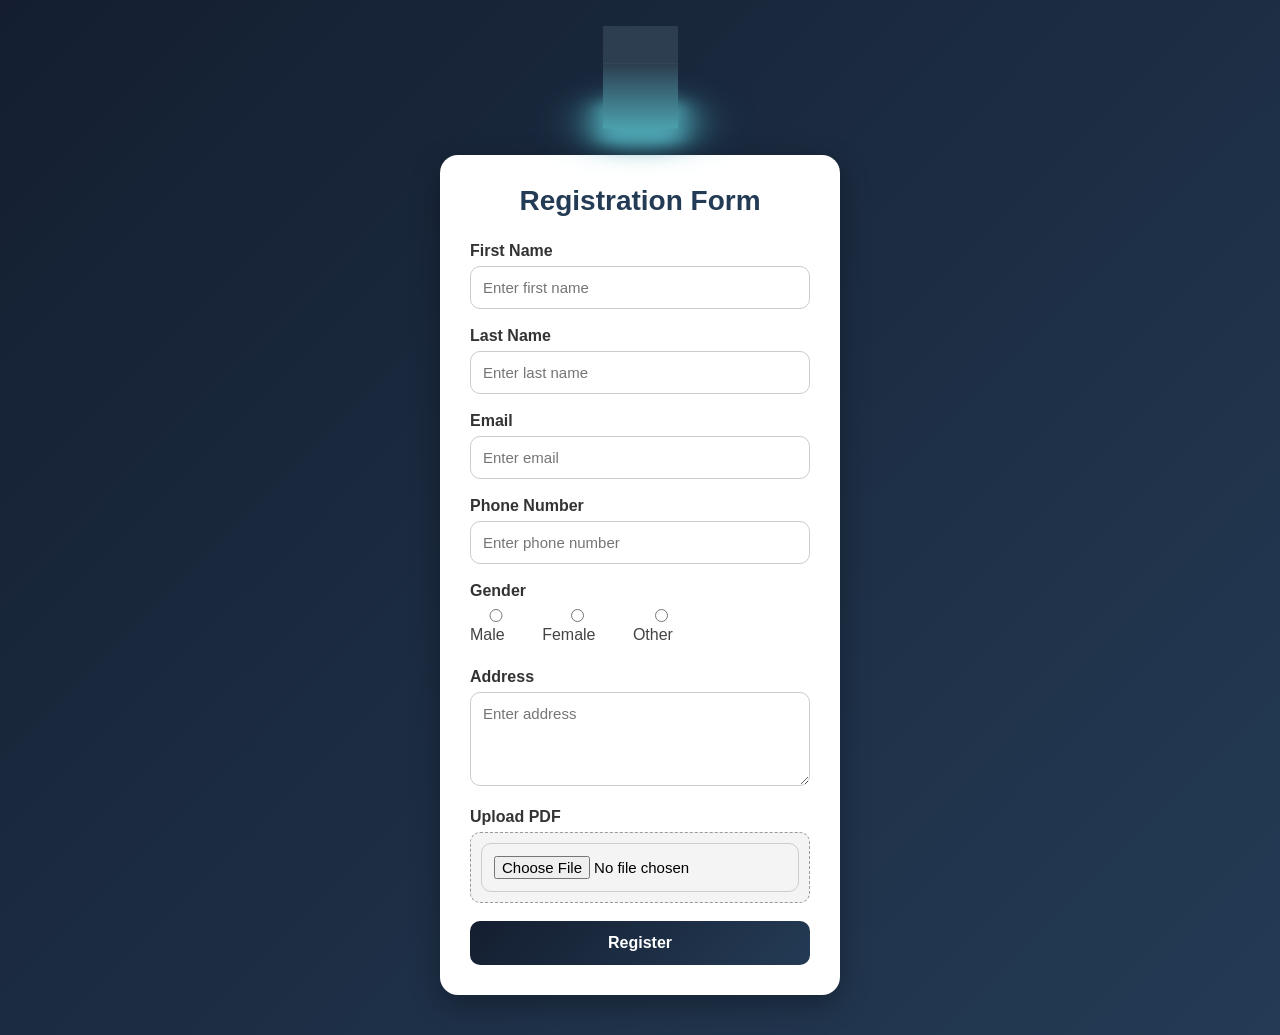
==== commit b48d38c8: "linked website" ====
--- a/ev-website/index.html
+++ b/ev-website/index.html
@@ -9,6 +9,13 @@
   <link rel="preconnect" href="https://fonts.googleapis.com" />
   <link href="https://fonts.googleapis.com/css2?family=Syne:wght@400;500;600;700;800&family=DM+Sans:ital,wght@0,300;0,400;0,500;1,300&display=swap" rel="stylesheet" />
   <link rel="stylesheet" href="https://cdnjs.cloudflare.com/ajax/libs/font-awesome/6.5.0/css/all.min.css" />
+  <script>
+    // Check if the user has registered, if not, redirect to registration
+    if (!localStorage.getItem('isRegistered')) {
+      window.location.href = 'registration.html';
+    }
+    //------------------------->>
+  </script>
 </head>
 <body class="light-mode">
 
@@ -36,6 +43,7 @@
         <li><a href="#stations">Stations</a></li>
         <li><a href="#pricing">Pricing</a></li>
         <li><a href="#contact">Contact</a></li>
+        <li><a href="registration.html">Register</a></li>
       </ul>
       <div class="nav-actions">
         <button id="themeToggle" class="theme-btn" title="Toggle Dark Mode">
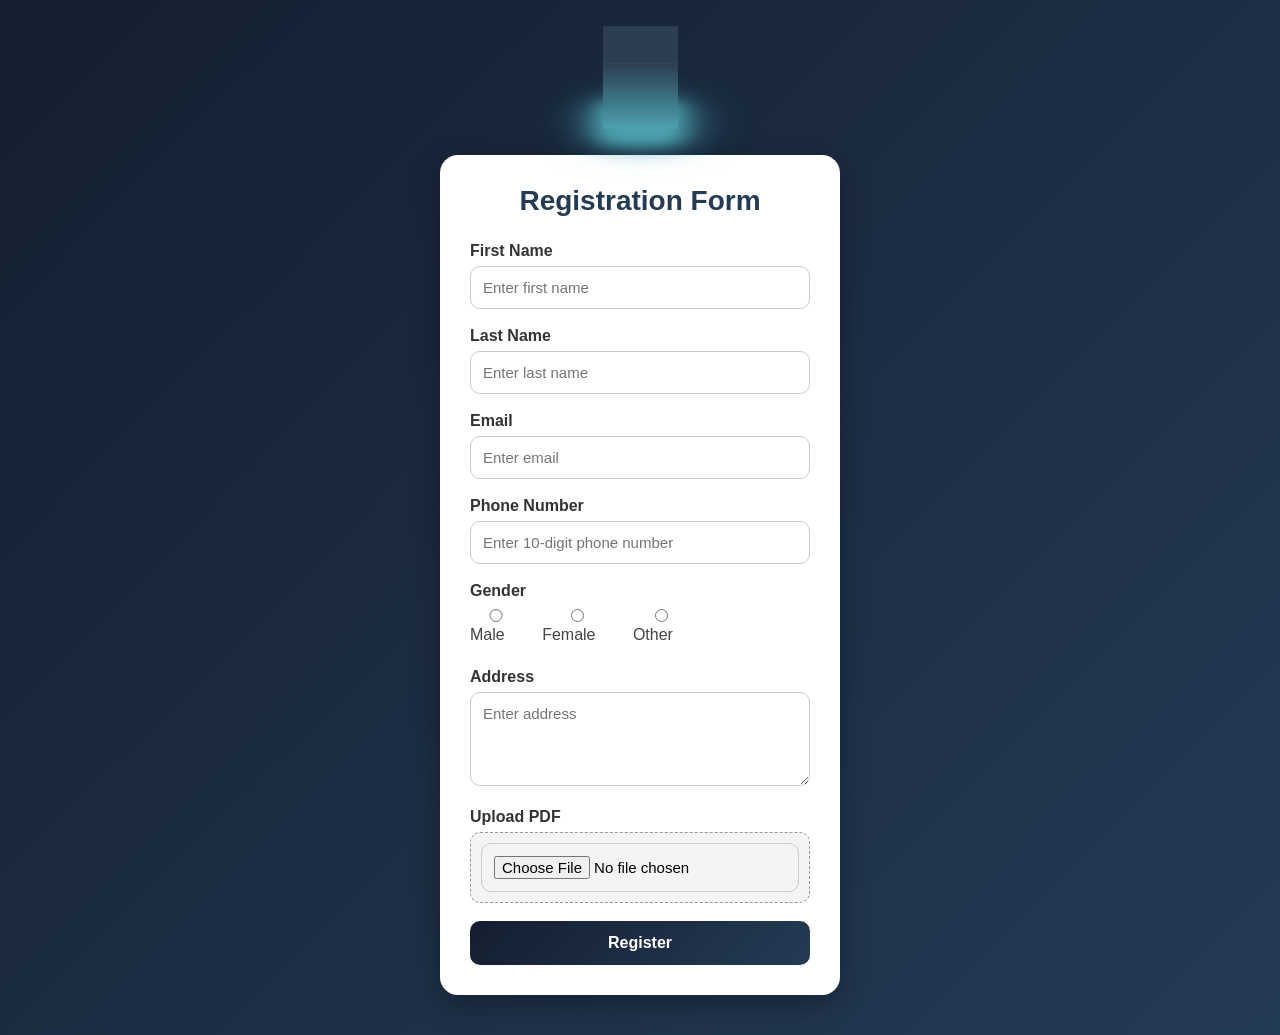
==== commit f817ea7b: "logout" ====
--- a/ev-website/index.html
+++ b/ev-website/index.html
@@ -11,14 +11,46 @@
   <link rel="stylesheet" href="https://cdnjs.cloudflare.com/ajax/libs/font-awesome/6.5.0/css/all.min.css" />
   <script>
     // Check if the user has registered, if not, redirect to registration
-    if (!localStorage.getItem('isRegistered')) {
+    if (!sessionStorage.getItem('isRegistered')) {
       window.location.href = 'registration.html';
+    } else {
+      // If they are registered, update UI after DOM loads
+      document.addEventListener("DOMContentLoaded", () => {
+        const userDataStr = sessionStorage.getItem('userData');
+        if (userDataStr) {
+          try {
+            const userData = JSON.parse(userDataStr);
+            console.log("=== Welcome! User Registration Data Received ===");
+            console.log(userData);
+            const navLinks = document.getElementById("navLinks");
+
+            if (navLinks) {
+              const registerLi = Array.from(navLinks.querySelectorAll("li")).find(li => li.textContent.includes("Register"));
+              if (registerLi) {
+                registerLi.innerHTML = `<a href="#">Welcome, ${userData.firstName}!</a>`;
+              }
+              // Add a logout button
+              const logoutLi = document.createElement("li");
+              logoutLi.innerHTML = `<a href="#" id="logoutBtn" style="color: #ff4d4d; font-weight: bold;"><i class="fas fa-sign-out-alt"></i> Logout</a>`;
+              navLinks.appendChild(logoutLi);
+              
+              document.getElementById("logoutBtn").addEventListener("click", (e) => {
+                e.preventDefault();
+                sessionStorage.clear();
+                window.location.href = 'registration.html';
+              });
+            }
+          } catch(e) { 
+            console.error("Error parsing user data", e);
+          }
+        }
+      });
     }
-    //------------------------->>
   </script>
 </head>
 <body class="light-mode">
 
+  <div class="custom-cursor">⚡</div>
   <!-- ───────── LOADING SCREEN ───────── -->
   <div id="loader" class="loader">
     <div class="loader-inner">
--- a/ev-website/css/style.css
+++ b/ev-website/css/style.css
@@ -1169,4 +1169,29 @@
   .stats-grid { grid-template-columns: 1fr; }
   .pricing-grid { max-width: 100%; }
   .card-a, .card-b { display: none; }
+}
+
+/* ══════════════════════════════════════════════
+   CUSTOM CURSOR
+══════════════════════════════════════════════ */
+.custom-cursor {
+  position: fixed;
+  top: 0; left: 0;
+  width: 24px; height: 24px;
+  font-size: 50px;
+  pointer-events: none;
+  z-index: 99999;
+  transform: translate(-50%, -50%);
+  display: flex; align-items: center; justify-content: center;
+  transition: transform 0.15s ease-out;
+}
+
+/* Hide default cursor to make it look clean */
+body, a, button, input, textarea, select, .theme-btn, .hamburger {
+  cursor: none !important;
+}
+
+/* Enlarge when hovering over clickable things */
+body.hovering-link .custom-cursor {
+  transform: translate(-50%, -50%) scale(1.6);
 }
